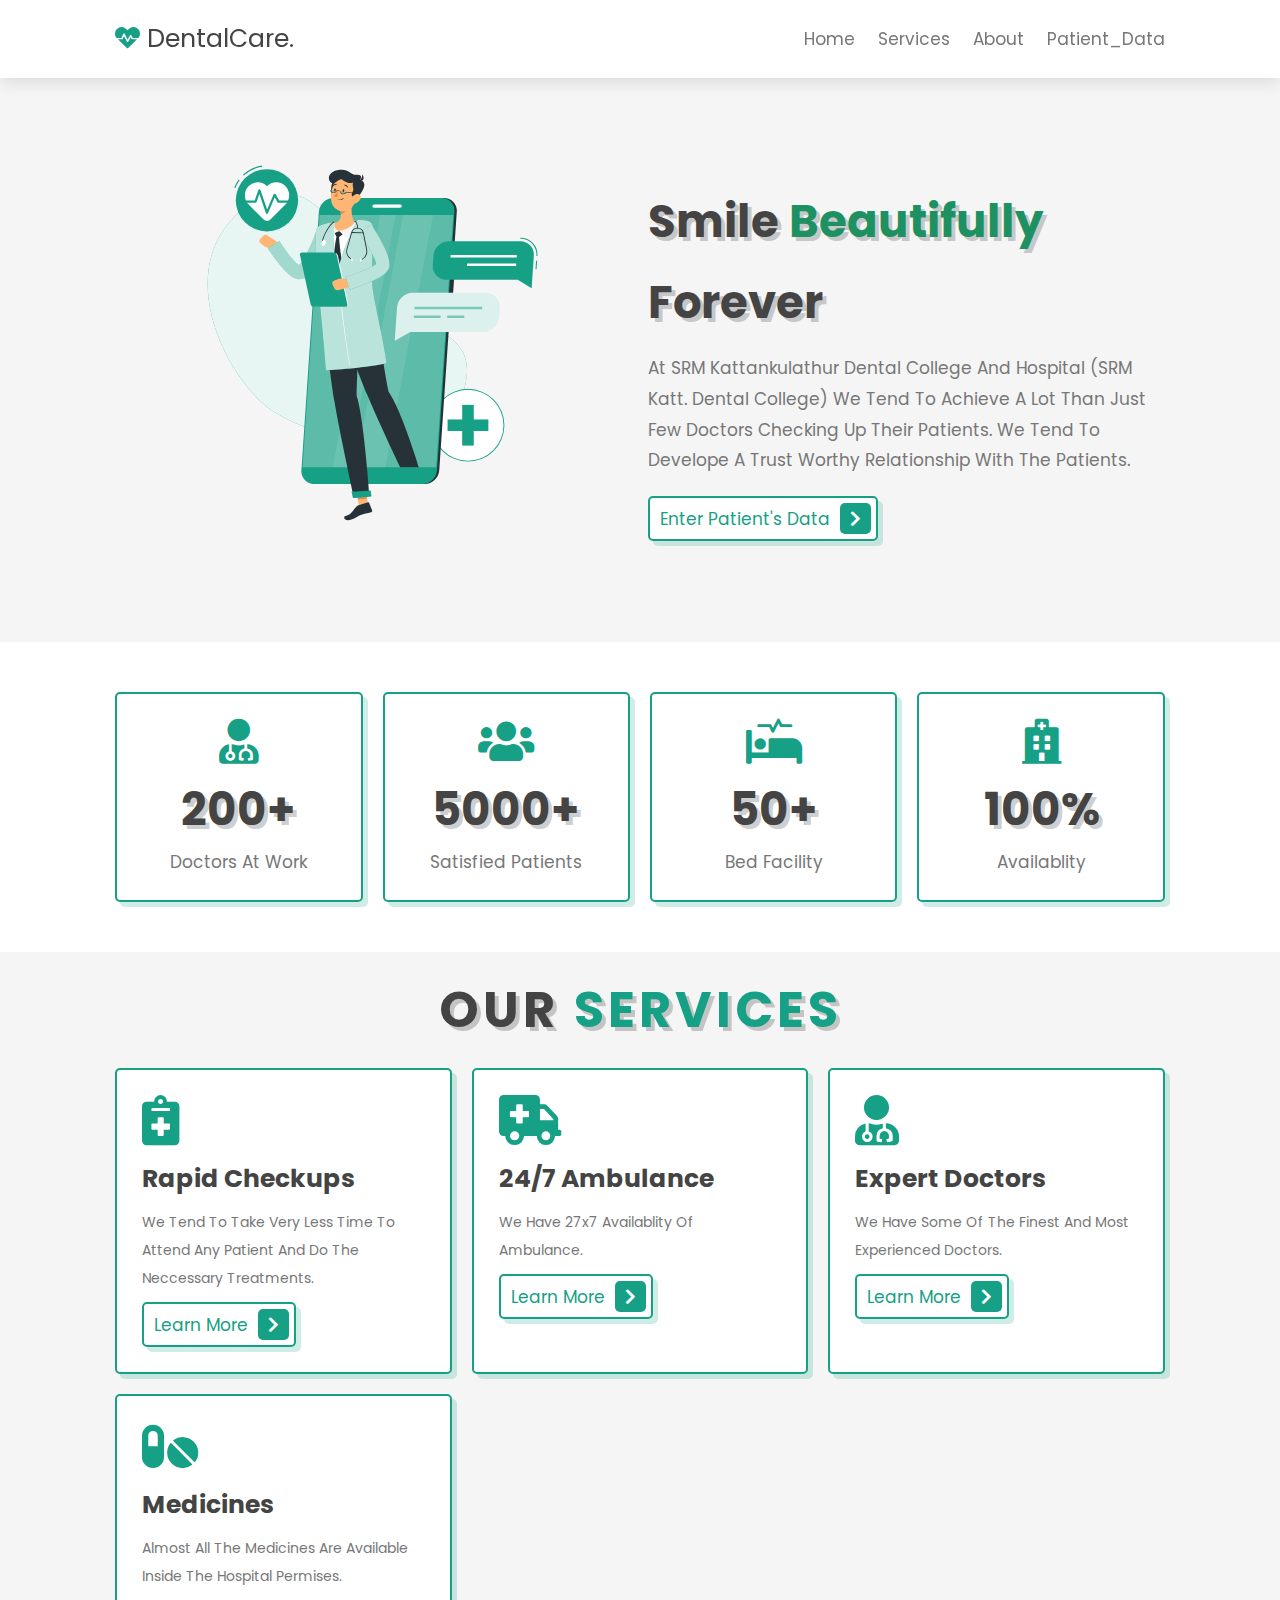
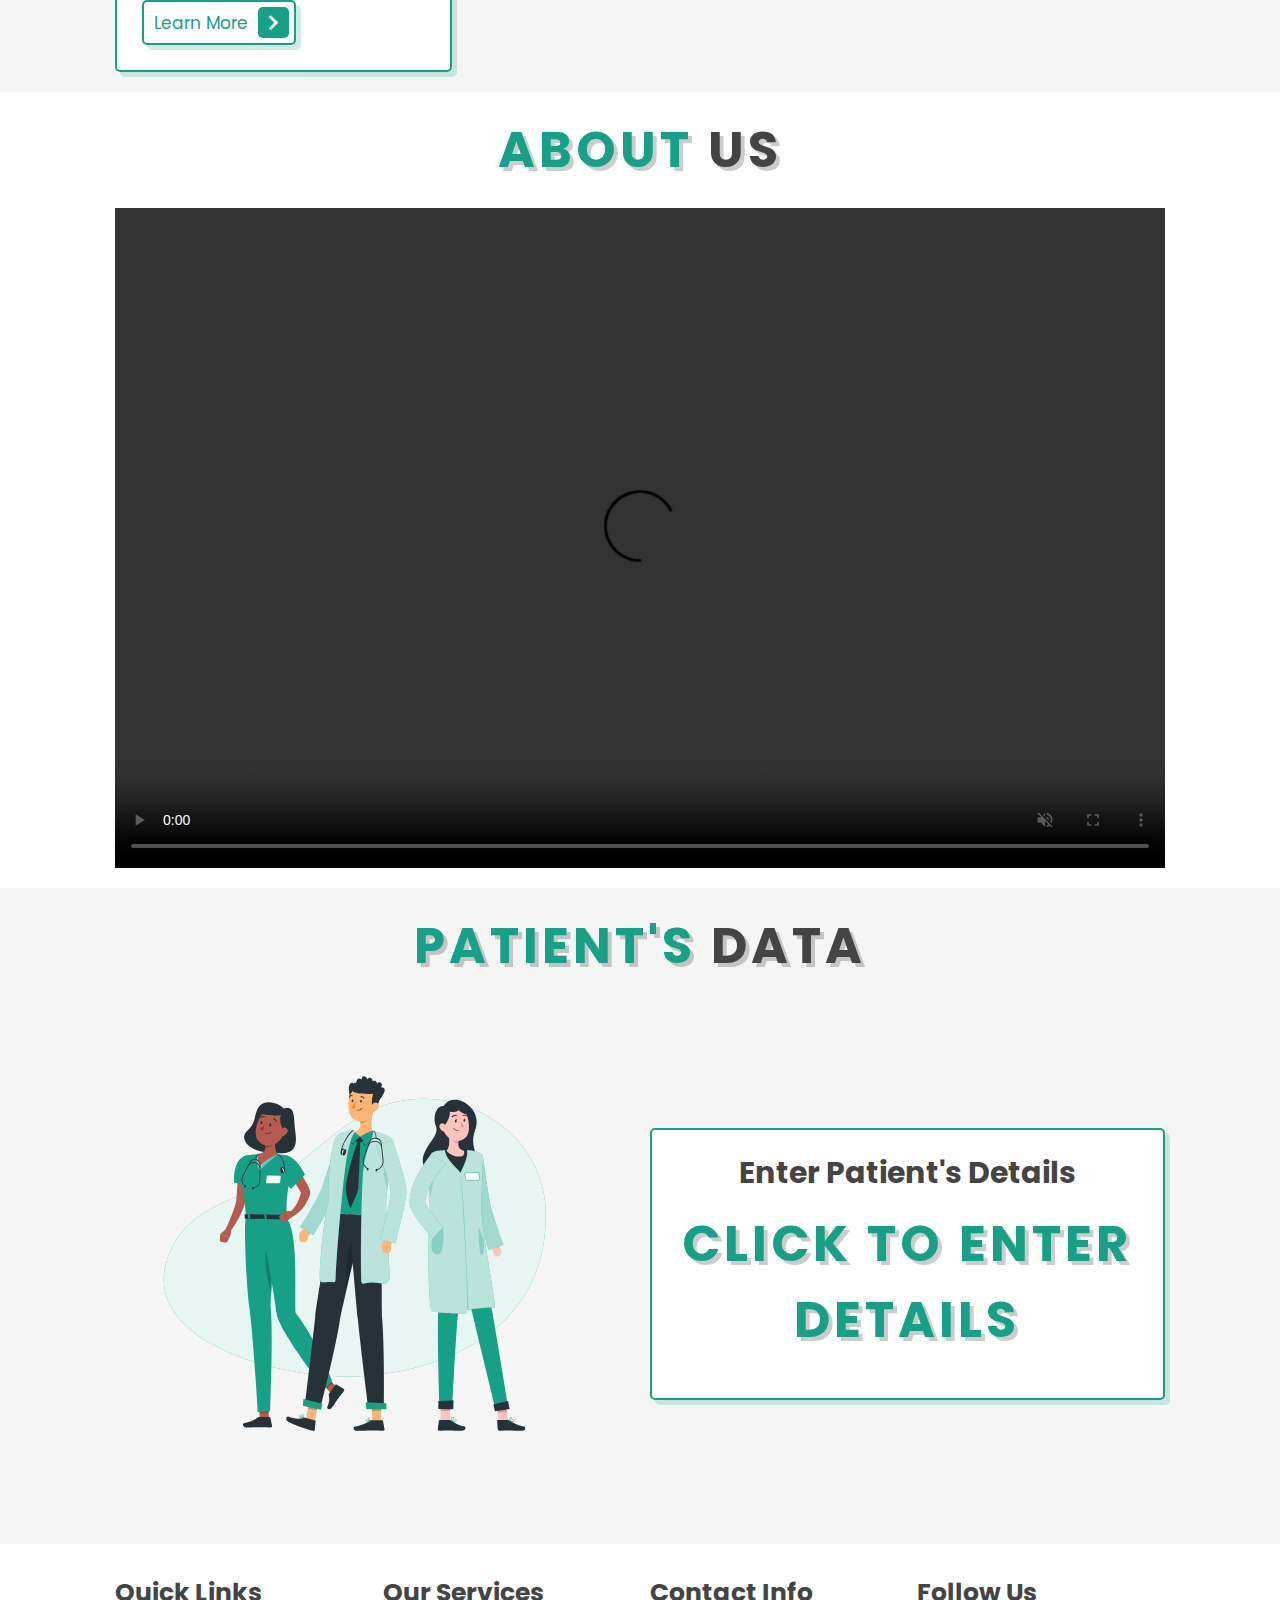
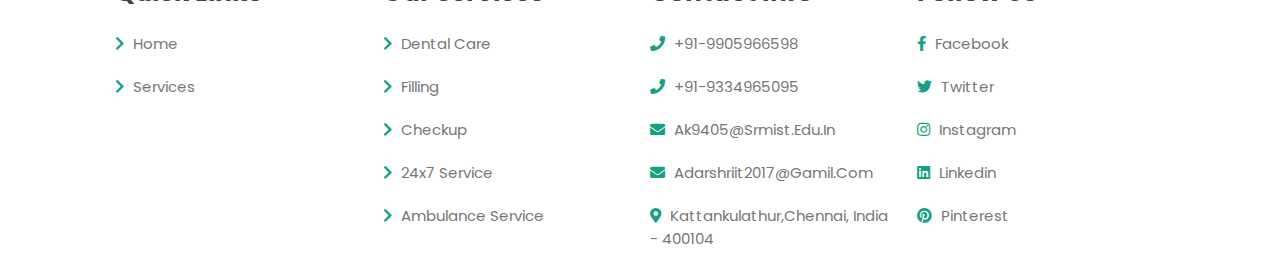
==== templates/index.html @ 61118a80 "Add files via upload" ====
<!DOCTYPE html>
<html lang="en">
<head>
    <meta charset="UTF-8">
    <meta http-equiv="X-UA-Compatible" content="IE=edge">
    <meta name="viewport" content="width=device-width, initial-scale=1.0">
    <title>Dental hospital website for patient data </title>

    <!-- font awesome cdn link  -->
    <link rel="stylesheet" href="https://cdnjs.cloudflare.com/ajax/libs/font-awesome/5.15.4/css/all.min.css">

    <!-- custom css file link  -->
    <!-- <link rel="stylesheet" type= "text/css" href="templates/style.css"> -->
    <link rel="stylesheet" type="text/css" href="./style.css">

</head>
<body>
    
<!-- header section starts  -->

<header class="header">

    <a href="#" class="logo"> <i class="fas fa-heartbeat"></i> DentalCare. </a>

    <nav class="navbar">
        <a href="#home">home</a>
        <a href="#services">services</a>
        <a href="#about">about</a>
        <a href="#book">Patient_Data</a>
        <!-- <a href="#review">SignIN</a>
        <a href="#blog">SignUP</a> -->
    </nav>

    <div id="menu-btn" class="fas fa-bars"></div>

</header>

<!-- header section ends -->

<!-- home section starts  -->

<section class="home" id="home">

    <div class="image">
        <img src="../image/book-img.svg" alt="">
    </div>

    <div class="content">
        <h3>Smile <span style="color: rgb(29, 145, 97);">Beautifully</span> forever</h3>
        <p> At SRM Kattankulathur Dental College and Hospital (SRM Katt. Dental College) we tend to achieve a lot than just few doctors checking up their patients. We tend to develope a trust worthy relationship with the patients.</p>
        <a href="form.html" class="btn"> Enter Patient's data <span class="fas fa-chevron-right"></span> </a>
    </div>

</section>

<!-- home section ends -->

<!-- icons section starts  -->

<section class="icons-container">

    <div class="icons">
        <i class="fas fa-user-md"></i>
        <h3>200+</h3>
        <p>doctors at work</p>
    </div>

    <div class="icons">
        <i class="fas fa-users"></i>
        <h3>5000+</h3>
        <p>satisfied patients</p>
    </div>

    <div class="icons">
        <i class="fas fa-procedures"></i>
        <h3>50+</h3>
        <p>bed facility</p>
    </div>

    <div class="icons">
        <i class="fas fa-hospital"></i>
        <h3>100%</h3>
        <p>availablity</p>
    </div>

</section>

<!-- icons section ends -->

<!-- services section starts  -->

<section class="services" id="services">

    <h1 class="heading"> our <span>services</span> </h1>

    <div class="box-container">

        <div class="box">
            <i class="fas fa-notes-medical"></i>
            <h3>Rapid checkups</h3>
            <p>We tend to take very less time to attend any patient and do the neccessary treatments.</p>
            <a href="#" class="btn"> learn more <span class="fas fa-chevron-right"></span> </a>
        </div>

        <div class="box">
            <i class="fas fa-ambulance"></i>
            <h3>24/7 ambulance</h3>
            <p>We have 27x7 availablity of ambulance.</p>
            <a href="#" class="btn"> learn more <span class="fas fa-chevron-right"></span> </a>
        </div>

        <div class="box">
            <i class="fas fa-user-md"></i>
            <h3>expert doctors</h3>
            <p>We have some of the finest and most experienced doctors.</p>
            <a href="#" class="btn"> learn more <span class="fas fa-chevron-right"></span> </a>
        </div>

        <div class="box">
            <i class="fas fa-pills"></i>
            <h3>medicines</h3>
            <p>Almost all the medicines are available inside the hospital permises.</p>
            <a href="#" class="btn"> learn more <span class="fas fa-chevron-right"></span> </a>
        </div>

    </div>

</section>

<!-- services section ends -->

<!-- about section starts  -->

<section class="about" id="about">

    <h1 class="heading"> <span>about</span> us </h1>

    <div class="row">

        <!-- <div class="image">
            <img src="image/about-img.svg" alt="">
        </div> -->

        <video  height = 660px class= " image" src= "/templates/video.mp4" width="320" height="240" autoplay controls muted>
            <source src="/templates/video.mp4">
            <source src="movie.WebM">
          Your browser does not support the video tag.
          </video>

    </div>

</section>

<!-- about section ends -->

<!-- booking section starts   -->

<section class="book" id="book">

    <h1 class="heading"> <span>Patient's </span> Data</h1>    

    <div class="row">

        <div class="image">
            <img src="/image/about-img.svg" alt="">
        </div>

        <form action="">
            <h3>Enter Patient's Details</h3>
            <h1 class="heading"><a href="form.html"><span>Click to Enter Details</span></a></h1>
        </form>

    </div>

</section>

<!-- booking section ends -->

<!-- footer section starts  -->

<section class="footer">

    <div class="box-container">

        <div class="box">
            <h3>quick links</h3>
            <a href="#"> <i class="fas fa-chevron-right"></i> home </a>
            <a href="#"> <i class="fas fa-chevron-right"></i> services </a>
            <!-- <a href="#"> <i class="fas fa-chevron-right"></i> about </a>
            <a href="#"> <i class="fas fa-chevron-right"></i> doctors </a>
            <a href="#"> <i class="fas fa-chevron-right"></i> book </a>
            <a href="#"> <i class="fas fa-chevron-right"></i> review </a>
            <a href="#"> <i class="fas fa-chevron-right"></i> blogs </a> -->
        </div>

        <div class="box">
            <h3>our services</h3>
            <a href="#"> <i class="fas fa-chevron-right"></i> dental care </a>
            <a href="#"> <i class="fas fa-chevron-right"></i> Filling </a>
            <a href="#"> <i class="fas fa-chevron-right"></i> checkup </a>
            <a href="#"> <i class="fas fa-chevron-right"></i> 24x7 service </a>
            <a href="#"> <i class="fas fa-chevron-right"></i> ambulance service </a>
        </div>

        <div class="box">
            <h3>contact info</h3>
            <a href="#"> <i class="fas fa-phone"></i> +91-9905966598 </a>
            <a href="#"> <i class="fas fa-phone"></i> +91-9334965095 </a>
            <a href="#"> <i class="fas fa-envelope"></i> Ak9405@srmist.edu.in </a>
            <a href="#"> <i class="fas fa-envelope"></i> Adarshriit2017@gamil.com</a>
            <a href="#"> <i class="fas fa-map-marker-alt"></i> Kattankulathur,Chennai, india - 400104 </a>
        </div>

        <div class="box">
            <h3>follow us</h3>
            <a href="#"> <i class="fab fa-facebook-f"></i> facebook </a>
            <a href="#"> <i class="fab fa-twitter"></i> twitter </a>
            <a href="#"> <i class="fab fa-instagram"></i> instagram </a>
            <a href="#"> <i class="fab fa-linkedin"></i> linkedin </a>
            <a href="#"> <i class="fab fa-pinterest"></i> pinterest </a>
        </div>

    </div>

</section>

<!-- footer section ends -->


<!-- custom js file link  -->
<script src="/templates/script.js"></script>

</body>
</html>
---- templates/style.css ----
@import url('https://fonts.googleapis.com/css2?family=Poppins:wght@100;200;300;400;500;600;700&display=swap');

:root{
    --green:#16a085;
    --black:#444;
    --light-color:#777;
    --box-shadow:.5rem .5rem 0 rgba(22, 160, 133, .2);
    --text-shadow:.4rem .4rem 0 rgba(0, 0, 0, .2);
    --border:.2rem solid var(--green);
}

*{
    font-family: 'Poppins', sans-serif;
    margin:0; padding: 0;
    box-sizing: border-box;
    outline: none; border: none;
    text-transform: capitalize;
    transition: all .2s ease-out;
    text-decoration: none;
}

html{
    font-size: 62.5%;
    overflow-x: hidden;
    scroll-padding-top: 7rem;
    scroll-behavior: smooth;
}

section{
    padding:2rem 9%;
}

section:nth-child(even){
    background: #f5f5f5;
}

.heading{
    text-align: center;
    padding-bottom: 2rem;
    text-shadow: var(--text-shadow);
    text-transform: uppercase;
    color:var(--black);
    font-size: 5rem;
    letter-spacing: .4rem;
}

.heading span{
    text-transform: uppercase;
    color:var(--green);
}

.btn{
    display: inline-block;
    margin-top: 1rem;
    padding: .5rem;
    padding-left: 1rem;
    border:var(--border);
    border-radius: .5rem;
    box-shadow: var(--box-shadow);
    color:var(--green);
    cursor: pointer;
    font-size: 1.7rem;
    background: #fff;
}

.btn span{
    padding:.7rem 1rem;
    border-radius: .5rem;
    background: var(--green);
    color:#fff;
    margin-left: .5rem;
}

.btn:hover{
    background: var(--green);
    color:#fff;
}

.btn:hover span{
    color: var(--green);
    background:#fff;
    margin-left: 1rem;
}

.header{
    padding:2rem 9%;
    position: fixed;
    top:0; left: 0; right: 0;
    z-index: 1000;
    box-shadow: 0 .5rem 1.5rem rgba(0, 0, 0, .1);
    display: flex;
    align-items: center;
    justify-content: space-between;
    background: #fff;
}

.header .logo{
    font-size: 2.5rem;
    color: var(--black);
}

.header .logo i{
    color: var(--green);
}

.header .navbar a{
    font-size: 1.7rem;
    color: var(--light-color);
    margin-left: 2rem;
}

.header .navbar a:hover{
    color: var(--green);
}

#menu-btn{
    font-size: 2.5rem;
    border-radius: .5rem;
    background: #eee;
    color:var(--green);
    padding: 1rem 1.5rem;
    cursor: pointer;
    display: none;
}

.home{
    display: flex;
    align-items: center;
    flex-wrap: wrap;
    gap:1.5rem;
    padding-top: 10rem;
}

.home .image{
    flex:1 1 45rem;
}

.home .image img{
    width: 100%;
}

.home .content{
    flex:1 1 45rem;
}

.home .content h3{
    font-size: 4.5rem;
    color:var(--black);
    line-height: 1.8;
    text-shadow: var(--text-shadow);
}

.home .content p{
    font-size: 1.7rem;
    color:var(--light-color);
    line-height: 1.8;
    padding: 1rem 0;
}

.icons-container{
    display: grid;
    gap:2rem;
    grid-template-columns: repeat(auto-fit, minmax(20rem, 1fr));
    padding-top: 5rem;
    padding-bottom: 5rem;
}

.icons-container .icons{
    border:var(--border);
    box-shadow: var(--box-shadow);
    border-radius: .5rem;
    text-align: center;
    padding: 2.5rem;
}

.icons-container .icons i{
    font-size: 4.5rem;
    color:var(--green);
    padding-bottom: .7rem;
}

.icons-container .icons h3{
    font-size: 4.5rem;
    color:var(--black);
    padding: .5rem 0;
    text-shadow: var(--text-shadow);
}

.icons-container .icons p{
    font-size: 1.7rem;
    color:var(--light-color);
}

.services .box-container{
    display: grid;
    grid-template-columns: repeat(auto-fit, minmax(27rem, 1fr));
    gap:2rem;
}

.services .box-container .box{
    background:#fff;
    border-radius: .5rem;
    box-shadow: var(--box-shadow);
    border:var(--border);
    padding: 2.5rem;
}

.services .box-container .box i{
    color: var(--green);
    font-size: 5rem;
    padding-bottom: .5rem;
}

.services .box-container .box h3{
    color: var(--black);
    font-size: 2.5rem;
    padding:1rem 0;
}

.services .box-container .box p{
    color: var(--light-color);
    font-size: 1.4rem;
    line-height: 2;
}

.about .row{
    display: flex;
    align-items: center;
    flex-wrap: wrap;
    gap:2rem;
}

.about .row .image{
    flex:1 1 45rem;
}

.about .row .image img{
    width: 100%;
}

.about .row .content{
    flex:1 1 45rem;
}

.about .row .content h3{
    color: var(--black);
    text-shadow: var(--text-shadow);
    font-size: 4rem;
    line-height: 1.8;
}

.about .row .content p{
    color: var(--light-color);
    padding:1rem 0;
    font-size: 1.5rem;
    line-height: 1.8;
}

.doctors .box-container{
    display: grid;
    grid-template-columns: repeat(auto-fit, minmax(30rem, 1fr));
    gap:2rem;
}

.doctors .box-container .box{
    text-align: center;
    background:#fff;
    border-radius: .5rem;
    border:var(--border);
    box-shadow: var(--box-shadow);
    padding:2rem;
}

.doctors .box-container .box img{
    height: 20rem;
    border:var(--border);
    border-radius: .5rem;
    margin-top: 1rem;
    margin-bottom: 1rem;
}

.doctors .box-container .box h3{
    color:var(--black);
    font-size: 2.5rem;
}

.doctors .box-container .box span{
    color:var(--green);
    font-size: 1.5rem;
}

.doctors .box-container .box .share{
    padding-top: 2rem;
}

.doctors .box-container .box .share a{
    height: 5rem;
    width: 5rem;
    line-height: 4.5rem;
    font-size: 2rem;
    color:var(--green);
    border-radius: .5rem;
    border:var(--border);
    margin:.3rem;
}

.doctors .box-container .box .share a:hover{
    background:var(--green);
    color:#fff;
    box-shadow: var(--box-shadow);
}

.book .row{
    display: flex;
    align-items: center;
    flex-wrap: wrap;
    gap:2rem;
}
 
.book .row .image{
    flex:1 1 45rem;
}

.book .row .image img{
    width: 100%;
}

.book .row form{
    flex:1 1 45rem;
    background: #fff;
    border:var(--border);
    box-shadow: var(--box-shadow);
    text-align: center;
    padding: 2rem;
    border-radius: .5rem;
}

.book .row form h3{
    color:var(--black);
    padding-bottom: 1rem;
    font-size: 3rem;
}

.book .row form .box{
    width: 100%;
    margin:.7rem 0;
    border-radius: .5rem;
    border:var(--border);
    font-size: 1.6rem;
    color: var(--black);
    text-transform: none;
    padding: 1rem;
}

.book .row form .btn{
    padding:1rem 4rem;
}

.review .box-container{
    display: grid;
    grid-template-columns: repeat(auto-fit, minmax(27rem, 1fr));
    gap:2rem;
}

.review .box-container .box{
    border:var(--border);
    box-shadow: var(--box-shadow);
    border-radius: .5rem;
    padding:2.5rem;
    background: #fff;
    text-align: center;
    position: relative;
    overflow: hidden;
    z-index: 0;
}

.review .box-container .box img{
    height: 10rem;
    width: 10rem;
    border-radius: 50%;
    object-fit: cover;
    border:.5rem solid #fff;
}

.review .box-container .box h3{
    color:#fff;
    font-size: 2.2rem;
    padding:.5rem 0;
}

.review .box-container .box .stars i{
    color:#fff;
    font-size: 1.5rem;
}

.review .box-container .box .text{
    color:var(--light-color);
    line-height: 1.8;
    font-size: 1.6rem;
    padding-top: 4rem;
}

.review .box-container .box::before{
    content: '';
    position: absolute;
    top:-4rem; left: 50%;
    transform:translateX(-50%);
    background:var(--green);
    border-bottom-left-radius: 50%;
    border-bottom-right-radius: 50%;
    height: 25rem;
    width: 120%;
    z-index: -1;
}

.blogs .box-container{
    display: grid;
    grid-template-columns: repeat(auto-fit, minmax(30rem, 1fr));
    gap:2rem;
}

.blogs .box-container .box{
    border:var(--border);
    box-shadow: var(--box-shadow);
    border-radius: .5rem;
    padding: 2rem;
}

.blogs .box-container .box .image{
    height: 20rem;
    overflow:hidden;
    border-radius: .5rem;
}

.blogs .box-container .box .image img{
    height: 100%;
    width: 100%;
    object-fit: cover;
}

.blogs .box-container .box:hover .image img{
    transform:scale(1.2);
}

.blogs .box-container .box .content{
    padding-top: 1rem;
}

.blogs .box-container .box .content .icon{
    padding: 1rem 0;
    display: flex;
    align-items: center;
    justify-content: space-between;
}

.blogs .box-container .box .content .icon a{
    font-size: 1.4rem;
    color: var(--light-color);
}

.blogs .box-container .box .content .icon a:hover{
    color:var(--green);
}

.blogs .box-container .box .content .icon a i{
    padding-right: .5rem;
    color: var(--green);
}

.blogs .box-container .box .content h3{
    color:var(--black);
    font-size: 3rem;
}

.blogs .box-container .box .content p{
    color:var(--light-color);
    font-size: 1.5rem;
    line-height: 1.8;
    padding:1rem 0;
}

.footer .box-container{
    display: grid;
    grid-template-columns: repeat(auto-fit, minmax(22rem, 1fr));
    gap:2rem;
}

.footer .box-container .box h3{
    font-size: 2.5rem;
    color:var(--black);
    padding: 1rem 0;
}

.footer .box-container .box a{
    display: block;
    font-size: 1.5rem;
    color:var(--light-color);
    padding: 1rem 0;
}

.footer .box-container .box a i{
    padding-right: .5rem;
    color:var(--green);
}

.footer .box-container .box a:hover i{
    padding-right:2rem;
}

.footer .credit{
    padding: 1rem;
    padding-top: 2rem;
    margin-top: 2rem;
    text-align: center;
    font-size: 2rem;
    color:var(--light-color);
    border-top: .1rem solid rgba(0, 0, 0, .1);
}

.footer .credit span{
    color:var(--green);
}











/* media queries  */
@media (max-width:991px){

    html{
        font-size: 55%;
    }

    .header{
        padding: 2rem;
    }

    section{
        padding:2rem;
    }

}

@media (max-width:768px){

    #menu-btn{
        display: initial;
    }

    .header .navbar{
        position: absolute;
        top:115%; right: 2rem;
        border-radius: .5rem;
        box-shadow: var(--box-shadow);
        width: 30rem;
        border: var(--border);
        background: #fff;
        transform: scale(0);
        opacity: 0;
        transform-origin: top right;
        transition: none;
    }

    .header .navbar.active{
        transform: scale(1);
        opacity: 1;
        transition: .2s ease-out;
    }

    .header .navbar a{
        font-size: 2rem;
        display: block;
        margin:2.5rem;
    }

}

@media (max-width:450px){

    html{
        font-size: 50%;
    }

}
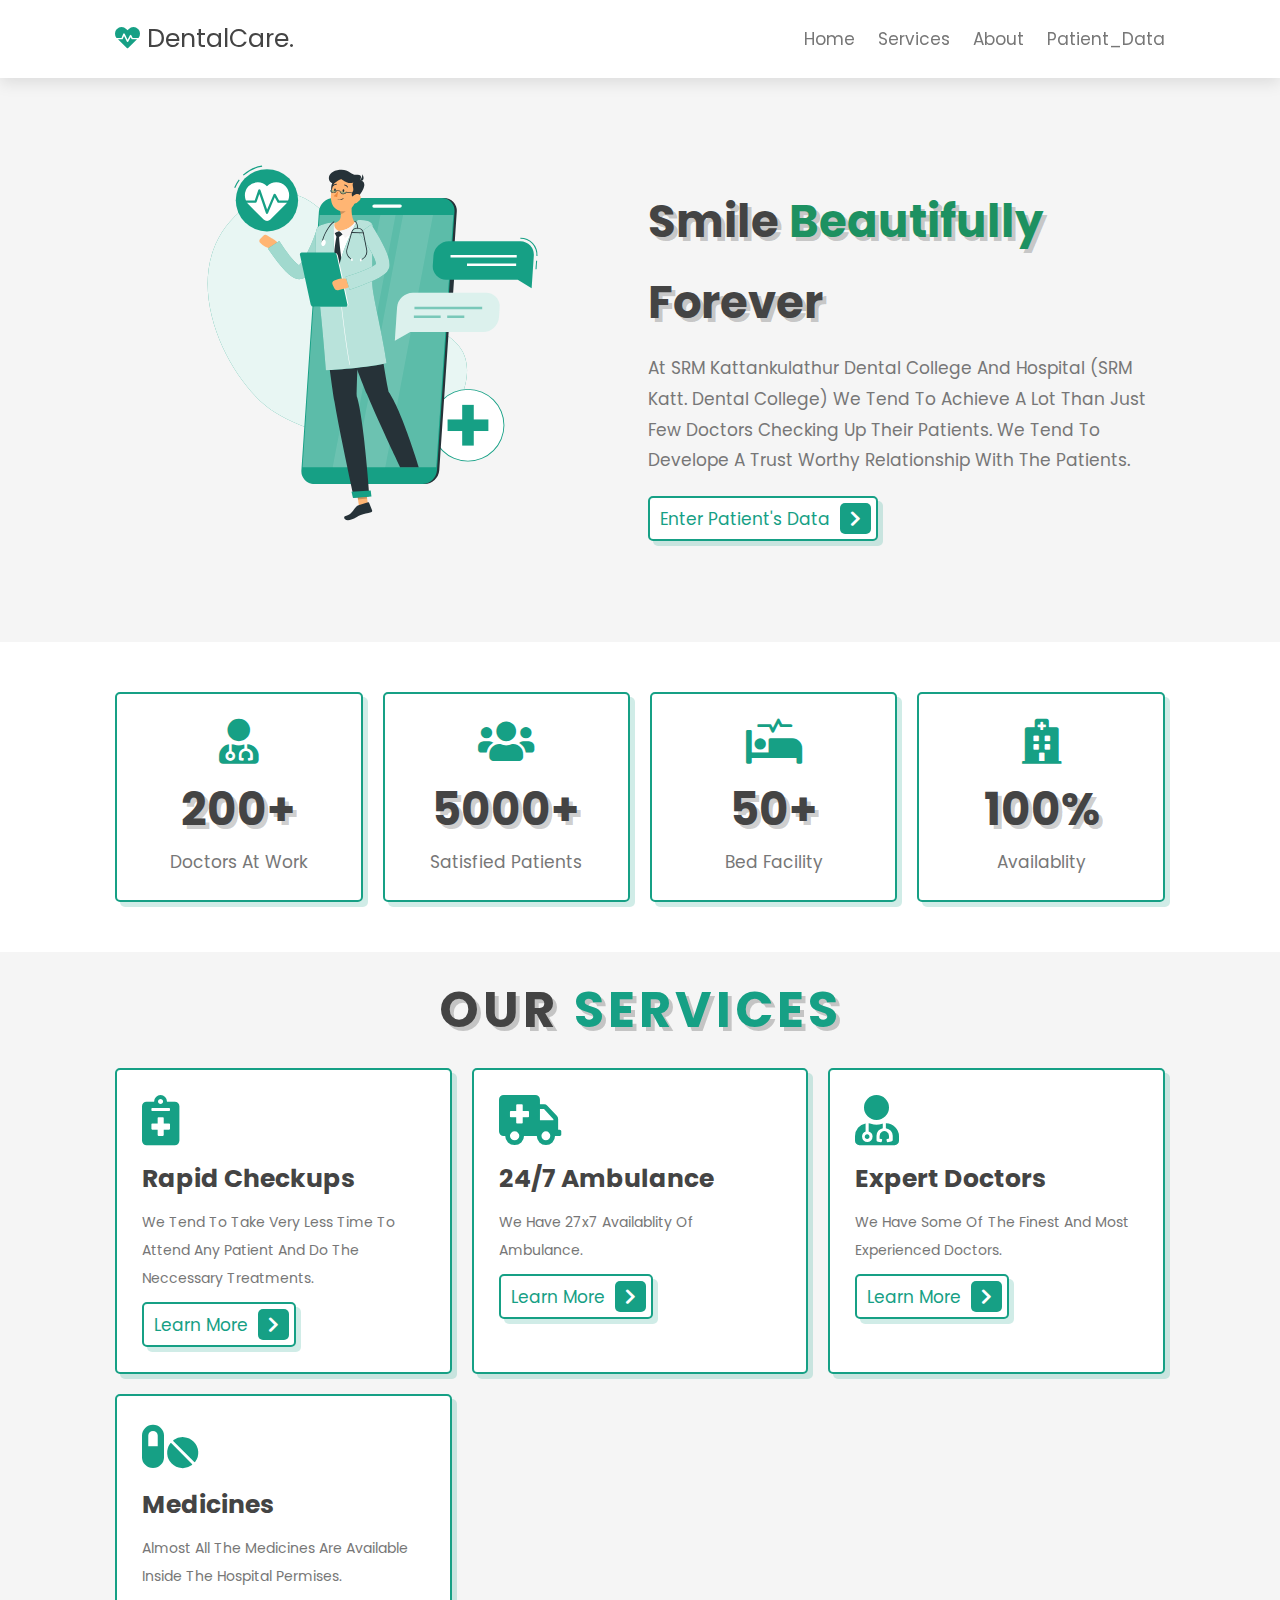
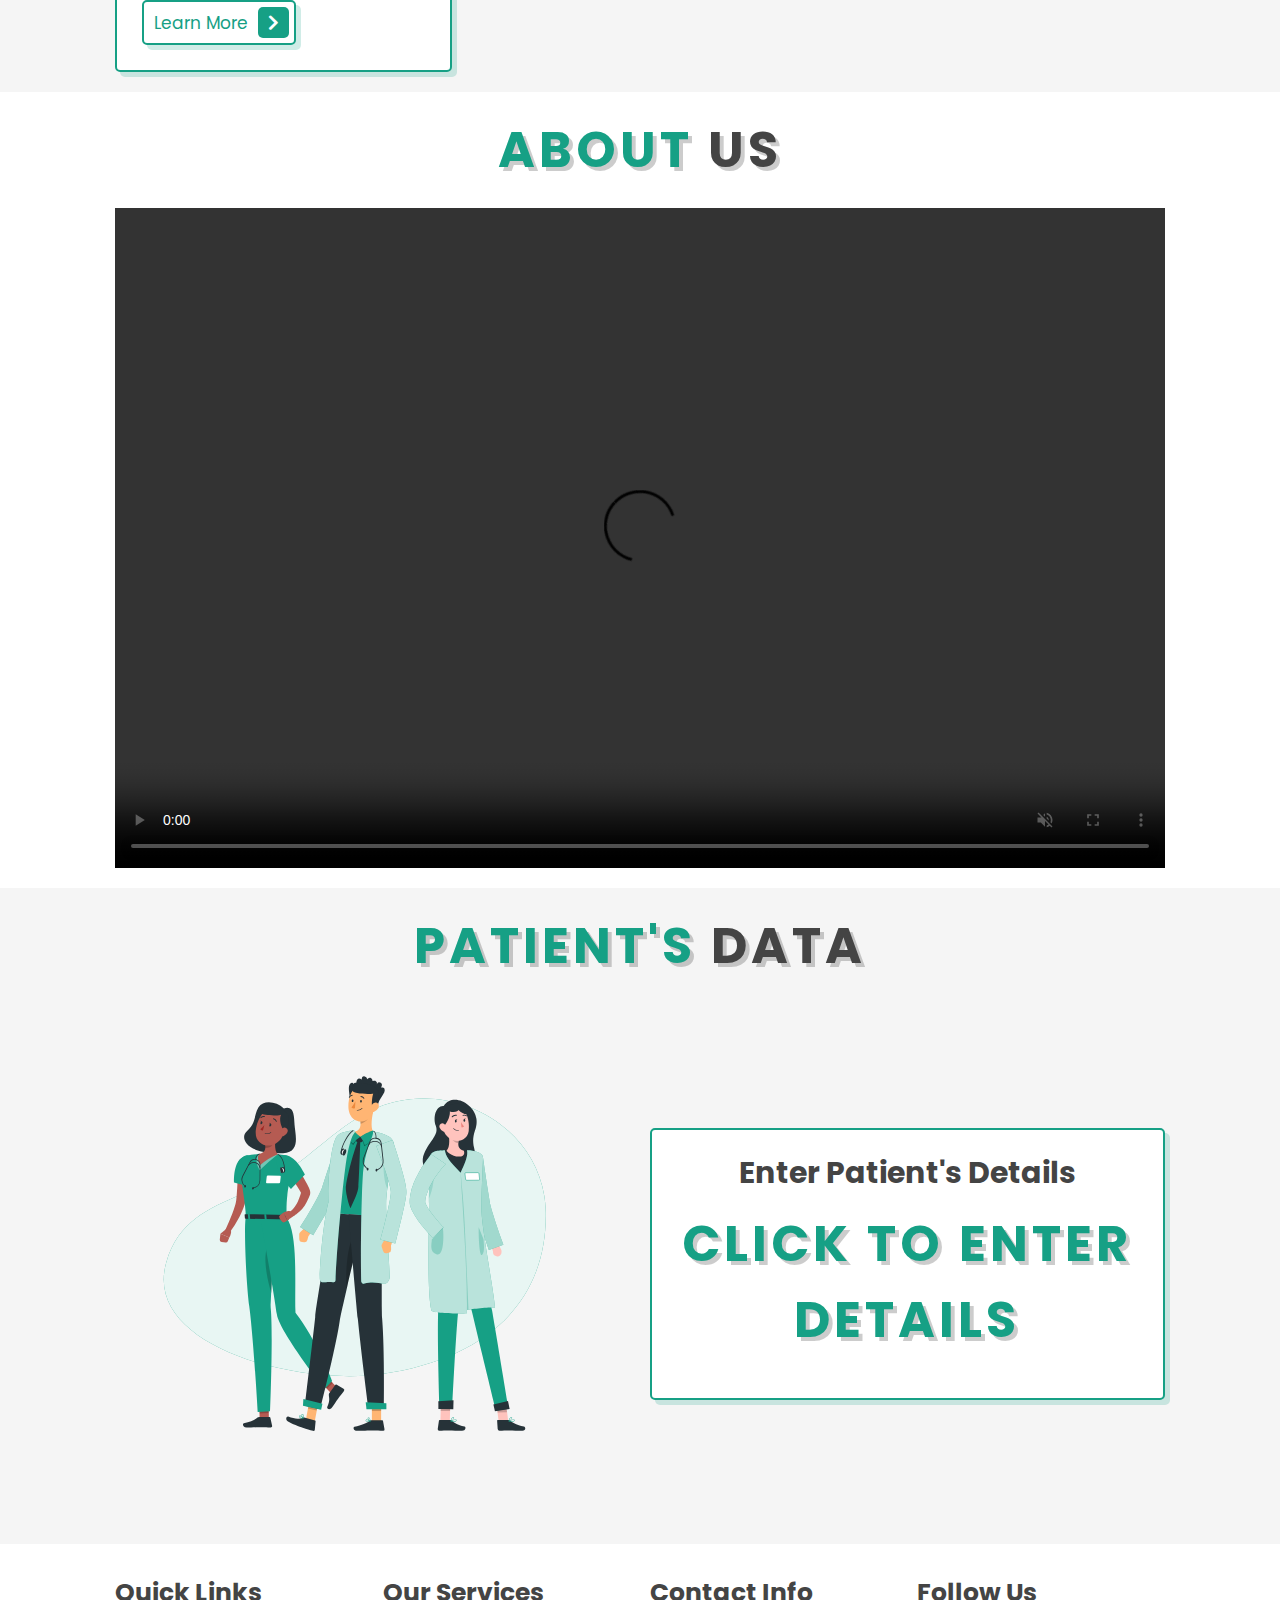
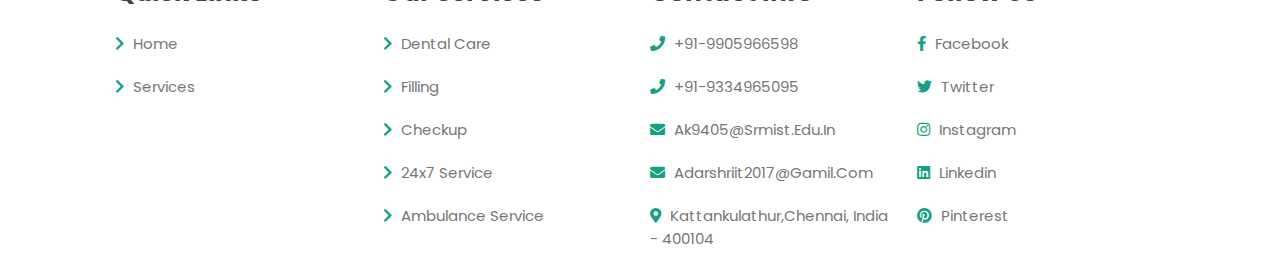
==== commit 88a29dd6: "new" ====
--- a/templates/index.html
+++ b/templates/index.html
@@ -11,7 +11,7 @@
 
     <!-- custom css file link  -->
     <!-- <link rel="stylesheet" type= "text/css" href="templates/style.css"> -->
-    <link rel="stylesheet" type="text/css" href="./style.css">
+    <link rel="stylesheet" type="text/css" href="/static/style.css">
 
 </head>
 <body>
@@ -42,7 +42,7 @@
 <section class="home" id="home">
 
     <div class="image">
-        <img src="../image/book-img.svg" alt="">
+        <img src="/static/image/book-img.svg" alt="">
     </div>
 
     <div class="content">
@@ -141,8 +141,8 @@
             <img src="image/about-img.svg" alt="">
         </div> -->
 
-        <video  height = 660px class= " image" src= "/templates/video.mp4" width="320" height="240" autoplay controls muted>
-            <source src="/templates/video.mp4">
+        <video  height = 660px class= " image" src= "/static/video.mp4" width="320" height="240" autoplay controls muted>
+            <source src="/static/video.mp4">
             <source src="movie.WebM">
           Your browser does not support the video tag.
           </video>
@@ -162,12 +162,12 @@
     <div class="row">
 
         <div class="image">
-            <img src="/image/about-img.svg" alt="">
+            <img src="/static/image/about-img.svg" alt="">
         </div>
 
         <form action="">
             <h3>Enter Patient's Details</h3>
-            <h1 class="heading"><a href="form.html"><span>Click to Enter Details</span></a></h1>
+            <h1 class="heading"><a href="/templates/form.html"><span>Click to Enter Details</span></a></h1>
         </form>
 
     </div>
@@ -228,7 +228,7 @@
 
 
 <!-- custom js file link  -->
-<script src="/templates/script.js"></script>
+<script src="/static/script.js"></script>
 
 </body>
 </html>--- a/static/style.css
+++ b/static/style.css
@@ -0,0 +1,591 @@
+@import url('https://fonts.googleapis.com/css2?family=Poppins:wght@100;200;300;400;500;600;700&display=swap');
+
+:root{
+    --green:#16a085;
+    --black:#444;
+    --light-color:#777;
+    --box-shadow:.5rem .5rem 0 rgba(22, 160, 133, .2);
+    --text-shadow:.4rem .4rem 0 rgba(0, 0, 0, .2);
+    --border:.2rem solid var(--green);
+}
+
+*{
+    font-family: 'Poppins', sans-serif;
+    margin:0; padding: 0;
+    box-sizing: border-box;
+    outline: none; border: none;
+    text-transform: capitalize;
+    transition: all .2s ease-out;
+    text-decoration: none;
+}
+
+html{
+    font-size: 62.5%;
+    overflow-x: hidden;
+    scroll-padding-top: 7rem;
+    scroll-behavior: smooth;
+}
+
+section{
+    padding:2rem 9%;
+}
+
+section:nth-child(even){
+    background: #f5f5f5;
+}
+
+.heading{
+    text-align: center;
+    padding-bottom: 2rem;
+    text-shadow: var(--text-shadow);
+    text-transform: uppercase;
+    color:var(--black);
+    font-size: 5rem;
+    letter-spacing: .4rem;
+}
+
+.heading span{
+    text-transform: uppercase;
+    color:var(--green);
+}
+
+.btn{
+    display: inline-block;
+    margin-top: 1rem;
+    padding: .5rem;
+    padding-left: 1rem;
+    border:var(--border);
+    border-radius: .5rem;
+    box-shadow: var(--box-shadow);
+    color:var(--green);
+    cursor: pointer;
+    font-size: 1.7rem;
+    background: #fff;
+}
+
+.btn span{
+    padding:.7rem 1rem;
+    border-radius: .5rem;
+    background: var(--green);
+    color:#fff;
+    margin-left: .5rem;
+}
+
+.btn:hover{
+    background: var(--green);
+    color:#fff;
+}
+
+.btn:hover span{
+    color: var(--green);
+    background:#fff;
+    margin-left: 1rem;
+}
+
+.header{
+    padding:2rem 9%;
+    position: fixed;
+    top:0; left: 0; right: 0;
+    z-index: 1000;
+    box-shadow: 0 .5rem 1.5rem rgba(0, 0, 0, .1);
+    display: flex;
+    align-items: center;
+    justify-content: space-between;
+    background: #fff;
+}
+
+.header .logo{
+    font-size: 2.5rem;
+    color: var(--black);
+}
+
+.header .logo i{
+    color: var(--green);
+}
+
+.header .navbar a{
+    font-size: 1.7rem;
+    color: var(--light-color);
+    margin-left: 2rem;
+}
+
+.header .navbar a:hover{
+    color: var(--green);
+}
+
+#menu-btn{
+    font-size: 2.5rem;
+    border-radius: .5rem;
+    background: #eee;
+    color:var(--green);
+    padding: 1rem 1.5rem;
+    cursor: pointer;
+    display: none;
+}
+
+.home{
+    display: flex;
+    align-items: center;
+    flex-wrap: wrap;
+    gap:1.5rem;
+    padding-top: 10rem;
+}
+
+.home .image{
+    flex:1 1 45rem;
+}
+
+.home .image img{
+    width: 100%;
+}
+
+.home .content{
+    flex:1 1 45rem;
+}
+
+.home .content h3{
+    font-size: 4.5rem;
+    color:var(--black);
+    line-height: 1.8;
+    text-shadow: var(--text-shadow);
+}
+
+.home .content p{
+    font-size: 1.7rem;
+    color:var(--light-color);
+    line-height: 1.8;
+    padding: 1rem 0;
+}
+
+.icons-container{
+    display: grid;
+    gap:2rem;
+    grid-template-columns: repeat(auto-fit, minmax(20rem, 1fr));
+    padding-top: 5rem;
+    padding-bottom: 5rem;
+}
+
+.icons-container .icons{
+    border:var(--border);
+    box-shadow: var(--box-shadow);
+    border-radius: .5rem;
+    text-align: center;
+    padding: 2.5rem;
+}
+
+.icons-container .icons i{
+    font-size: 4.5rem;
+    color:var(--green);
+    padding-bottom: .7rem;
+}
+
+.icons-container .icons h3{
+    font-size: 4.5rem;
+    color:var(--black);
+    padding: .5rem 0;
+    text-shadow: var(--text-shadow);
+}
+
+.icons-container .icons p{
+    font-size: 1.7rem;
+    color:var(--light-color);
+}
+
+.services .box-container{
+    display: grid;
+    grid-template-columns: repeat(auto-fit, minmax(27rem, 1fr));
+    gap:2rem;
+}
+
+.services .box-container .box{
+    background:#fff;
+    border-radius: .5rem;
+    box-shadow: var(--box-shadow);
+    border:var(--border);
+    padding: 2.5rem;
+}
+
+.services .box-container .box i{
+    color: var(--green);
+    font-size: 5rem;
+    padding-bottom: .5rem;
+}
+
+.services .box-container .box h3{
+    color: var(--black);
+    font-size: 2.5rem;
+    padding:1rem 0;
+}
+
+.services .box-container .box p{
+    color: var(--light-color);
+    font-size: 1.4rem;
+    line-height: 2;
+}
+
+.about .row{
+    display: flex;
+    align-items: center;
+    flex-wrap: wrap;
+    gap:2rem;
+}
+
+.about .row .image{
+    flex:1 1 45rem;
+}
+
+.about .row .image img{
+    width: 100%;
+}
+
+.about .row .content{
+    flex:1 1 45rem;
+}
+
+.about .row .content h3{
+    color: var(--black);
+    text-shadow: var(--text-shadow);
+    font-size: 4rem;
+    line-height: 1.8;
+}
+
+.about .row .content p{
+    color: var(--light-color);
+    padding:1rem 0;
+    font-size: 1.5rem;
+    line-height: 1.8;
+}
+
+.doctors .box-container{
+    display: grid;
+    grid-template-columns: repeat(auto-fit, minmax(30rem, 1fr));
+    gap:2rem;
+}
+
+.doctors .box-container .box{
+    text-align: center;
+    background:#fff;
+    border-radius: .5rem;
+    border:var(--border);
+    box-shadow: var(--box-shadow);
+    padding:2rem;
+}
+
+.doctors .box-container .box img{
+    height: 20rem;
+    border:var(--border);
+    border-radius: .5rem;
+    margin-top: 1rem;
+    margin-bottom: 1rem;
+}
+
+.doctors .box-container .box h3{
+    color:var(--black);
+    font-size: 2.5rem;
+}
+
+.doctors .box-container .box span{
+    color:var(--green);
+    font-size: 1.5rem;
+}
+
+.doctors .box-container .box .share{
+    padding-top: 2rem;
+}
+
+.doctors .box-container .box .share a{
+    height: 5rem;
+    width: 5rem;
+    line-height: 4.5rem;
+    font-size: 2rem;
+    color:var(--green);
+    border-radius: .5rem;
+    border:var(--border);
+    margin:.3rem;
+}
+
+.doctors .box-container .box .share a:hover{
+    background:var(--green);
+    color:#fff;
+    box-shadow: var(--box-shadow);
+}
+
+.book .row{
+    display: flex;
+    align-items: center;
+    flex-wrap: wrap;
+    gap:2rem;
+}
+ 
+.book .row .image{
+    flex:1 1 45rem;
+}
+
+.book .row .image img{
+    width: 100%;
+}
+
+.book .row form{
+    flex:1 1 45rem;
+    background: #fff;
+    border:var(--border);
+    box-shadow: var(--box-shadow);
+    text-align: center;
+    padding: 2rem;
+    border-radius: .5rem;
+}
+
+.book .row form h3{
+    color:var(--black);
+    padding-bottom: 1rem;
+    font-size: 3rem;
+}
+
+.book .row form .box{
+    width: 100%;
+    margin:.7rem 0;
+    border-radius: .5rem;
+    border:var(--border);
+    font-size: 1.6rem;
+    color: var(--black);
+    text-transform: none;
+    padding: 1rem;
+}
+
+.book .row form .btn{
+    padding:1rem 4rem;
+}
+
+.review .box-container{
+    display: grid;
+    grid-template-columns: repeat(auto-fit, minmax(27rem, 1fr));
+    gap:2rem;
+}
+
+.review .box-container .box{
+    border:var(--border);
+    box-shadow: var(--box-shadow);
+    border-radius: .5rem;
+    padding:2.5rem;
+    background: #fff;
+    text-align: center;
+    position: relative;
+    overflow: hidden;
+    z-index: 0;
+}
+
+.review .box-container .box img{
+    height: 10rem;
+    width: 10rem;
+    border-radius: 50%;
+    object-fit: cover;
+    border:.5rem solid #fff;
+}
+
+.review .box-container .box h3{
+    color:#fff;
+    font-size: 2.2rem;
+    padding:.5rem 0;
+}
+
+.review .box-container .box .stars i{
+    color:#fff;
+    font-size: 1.5rem;
+}
+
+.review .box-container .box .text{
+    color:var(--light-color);
+    line-height: 1.8;
+    font-size: 1.6rem;
+    padding-top: 4rem;
+}
+
+.review .box-container .box::before{
+    content: '';
+    position: absolute;
+    top:-4rem; left: 50%;
+    transform:translateX(-50%);
+    background:var(--green);
+    border-bottom-left-radius: 50%;
+    border-bottom-right-radius: 50%;
+    height: 25rem;
+    width: 120%;
+    z-index: -1;
+}
+
+.blogs .box-container{
+    display: grid;
+    grid-template-columns: repeat(auto-fit, minmax(30rem, 1fr));
+    gap:2rem;
+}
+
+.blogs .box-container .box{
+    border:var(--border);
+    box-shadow: var(--box-shadow);
+    border-radius: .5rem;
+    padding: 2rem;
+}
+
+.blogs .box-container .box .image{
+    height: 20rem;
+    overflow:hidden;
+    border-radius: .5rem;
+}
+
+.blogs .box-container .box .image img{
+    height: 100%;
+    width: 100%;
+    object-fit: cover;
+}
+
+.blogs .box-container .box:hover .image img{
+    transform:scale(1.2);
+}
+
+.blogs .box-container .box .content{
+    padding-top: 1rem;
+}
+
+.blogs .box-container .box .content .icon{
+    padding: 1rem 0;
+    display: flex;
+    align-items: center;
+    justify-content: space-between;
+}
+
+.blogs .box-container .box .content .icon a{
+    font-size: 1.4rem;
+    color: var(--light-color);
+}
+
+.blogs .box-container .box .content .icon a:hover{
+    color:var(--green);
+}
+
+.blogs .box-container .box .content .icon a i{
+    padding-right: .5rem;
+    color: var(--green);
+}
+
+.blogs .box-container .box .content h3{
+    color:var(--black);
+    font-size: 3rem;
+}
+
+.blogs .box-container .box .content p{
+    color:var(--light-color);
+    font-size: 1.5rem;
+    line-height: 1.8;
+    padding:1rem 0;
+}
+
+.footer .box-container{
+    display: grid;
+    grid-template-columns: repeat(auto-fit, minmax(22rem, 1fr));
+    gap:2rem;
+}
+
+.footer .box-container .box h3{
+    font-size: 2.5rem;
+    color:var(--black);
+    padding: 1rem 0;
+}
+
+.footer .box-container .box a{
+    display: block;
+    font-size: 1.5rem;
+    color:var(--light-color);
+    padding: 1rem 0;
+}
+
+.footer .box-container .box a i{
+    padding-right: .5rem;
+    color:var(--green);
+}
+
+.footer .box-container .box a:hover i{
+    padding-right:2rem;
+}
+
+.footer .credit{
+    padding: 1rem;
+    padding-top: 2rem;
+    margin-top: 2rem;
+    text-align: center;
+    font-size: 2rem;
+    color:var(--light-color);
+    border-top: .1rem solid rgba(0, 0, 0, .1);
+}
+
+.footer .credit span{
+    color:var(--green);
+}
+
+
+
+
+
+
+
+
+
+
+
+/* media queries  */
+@media (max-width:991px){
+
+    html{
+        font-size: 55%;
+    }
+
+    .header{
+        padding: 2rem;
+    }
+
+    section{
+        padding:2rem;
+    }
+
+}
+
+@media (max-width:768px){
+
+    #menu-btn{
+        display: initial;
+    }
+
+    .header .navbar{
+        position: absolute;
+        top:115%; right: 2rem;
+        border-radius: .5rem;
+        box-shadow: var(--box-shadow);
+        width: 30rem;
+        border: var(--border);
+        background: #fff;
+        transform: scale(0);
+        opacity: 0;
+        transform-origin: top right;
+        transition: none;
+    }
+
+    .header .navbar.active{
+        transform: scale(1);
+        opacity: 1;
+        transition: .2s ease-out;
+    }
+
+    .header .navbar a{
+        font-size: 2rem;
+        display: block;
+        margin:2.5rem;
+    }
+
+}
+
+@media (max-width:450px){
+
+    html{
+        font-size: 50%;
+    }
+
+}
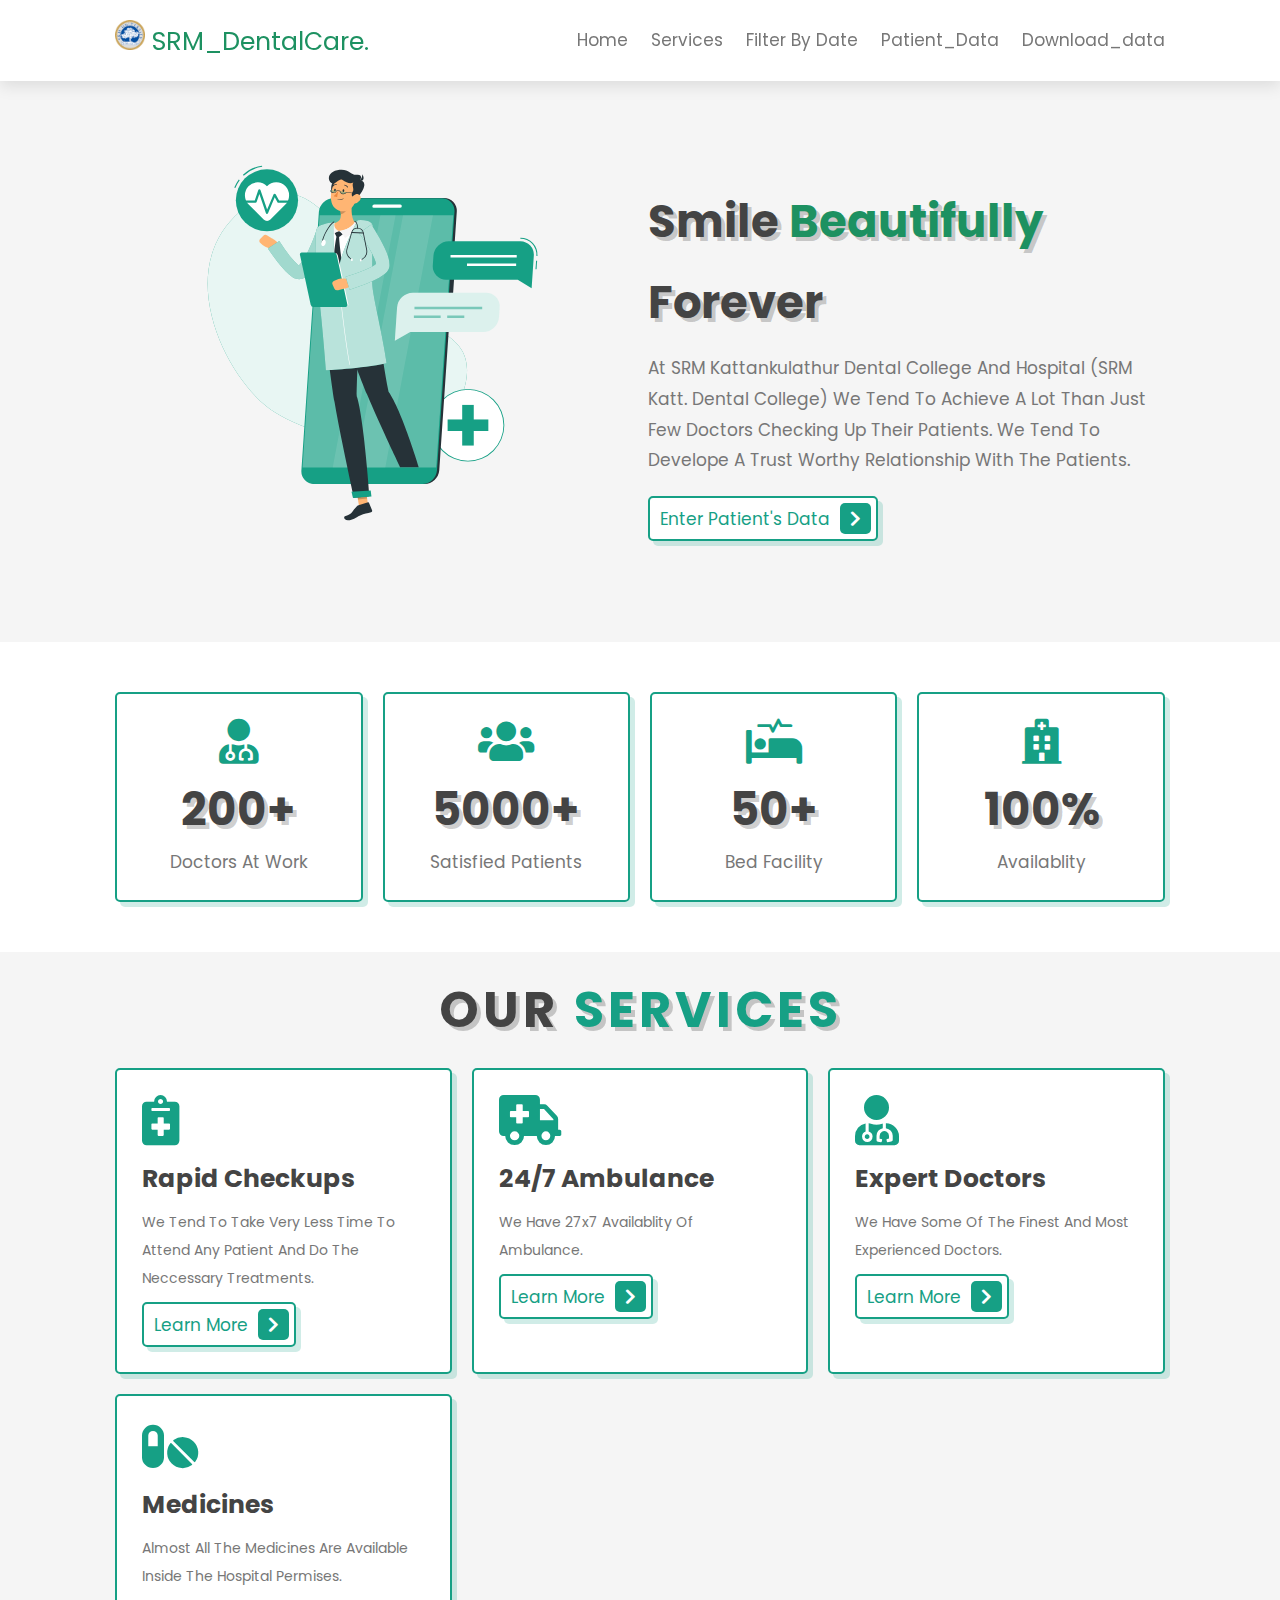
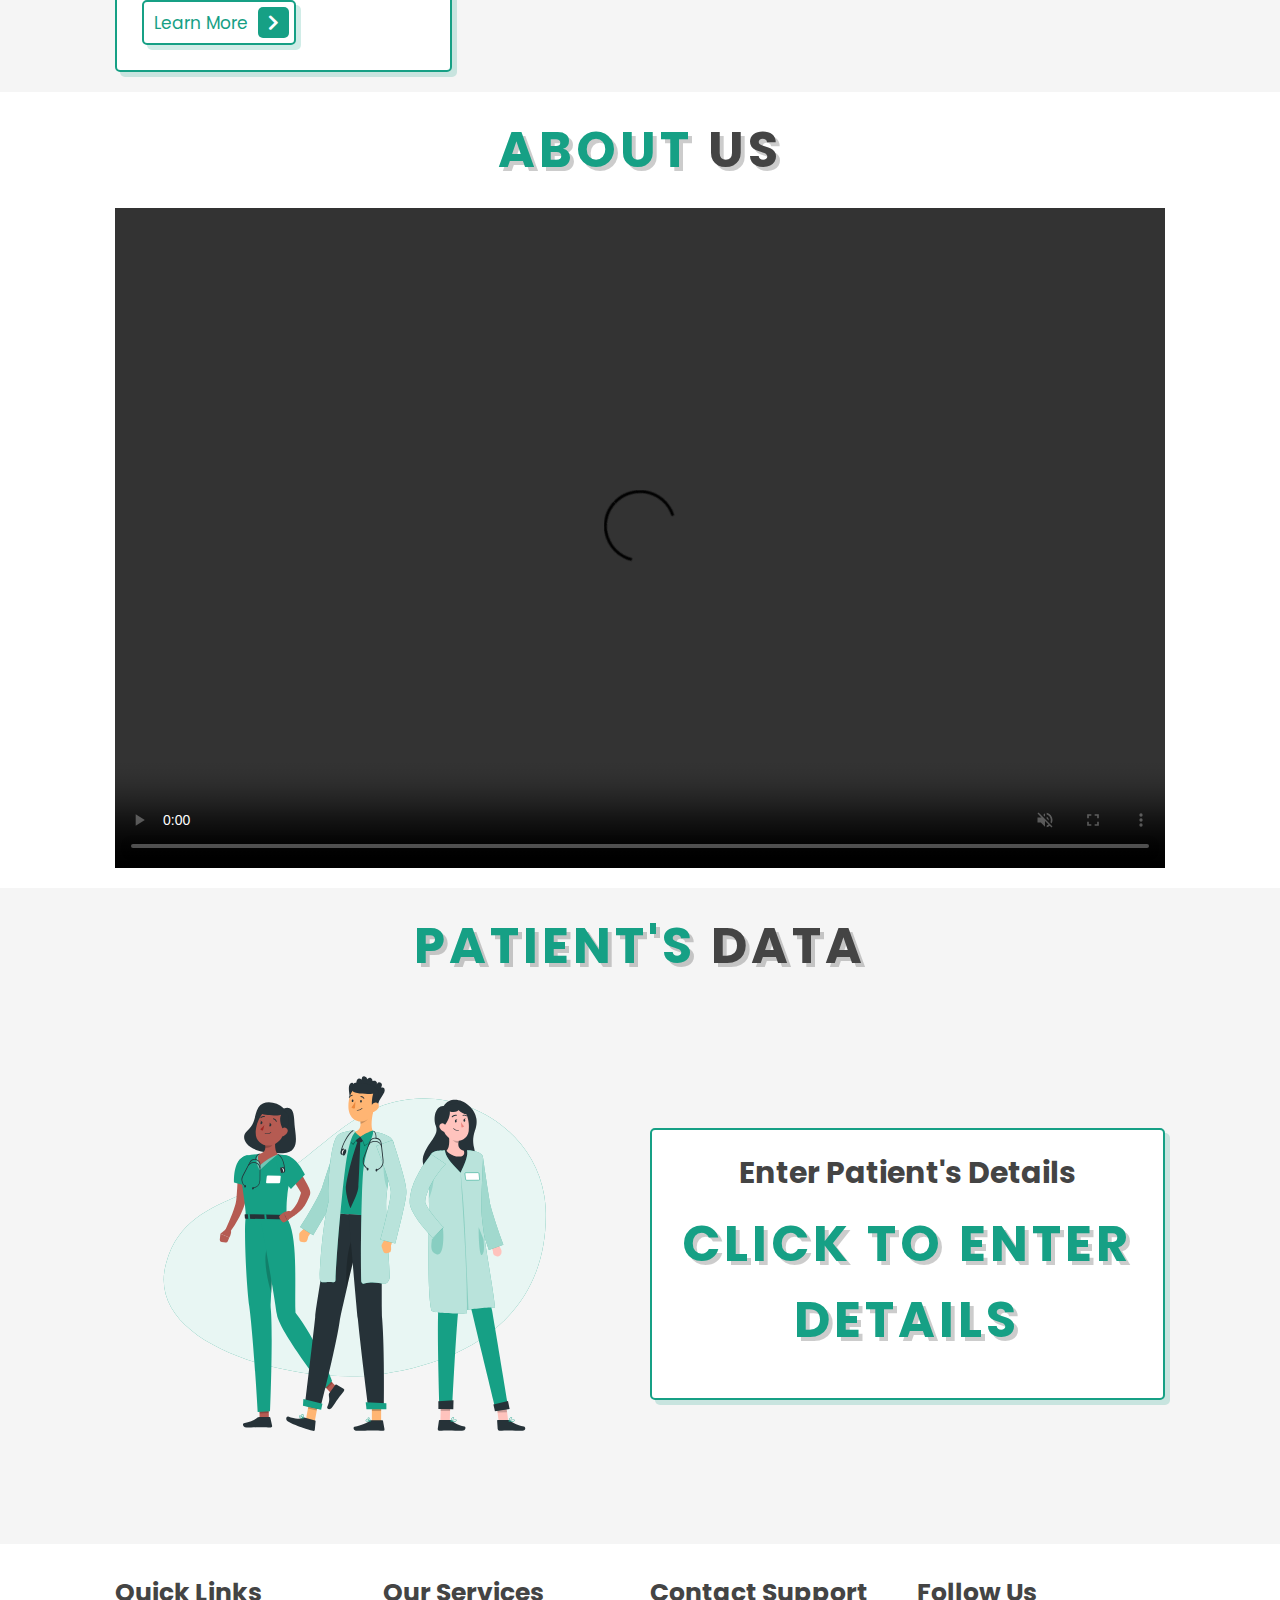
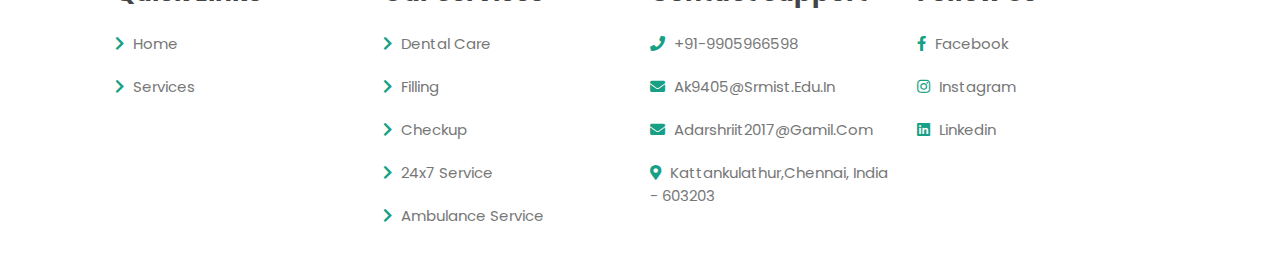
==== commit f776dc9e: "Add files via upload" ====
--- a/templates/index.html
+++ b/templates/index.html
@@ -11,7 +11,7 @@
 
     <!-- custom css file link  -->
     <!-- <link rel="stylesheet" type= "text/css" href="templates/style.css"> -->
-    <link rel="stylesheet" type="text/css" href="/static/style.css">
+    <link rel="stylesheet" type="text/css" href="/static/css/style.css">
 
 </head>
 <body>
@@ -19,16 +19,16 @@
 <!-- header section starts  -->
 
 <header class="header">
-
-    <a href="#" class="logo"> <i class="fas fa-heartbeat"></i> DentalCare. </a>
+    
+    <a href="#" class="logo"> <img src="/static/image/logo1.png" style="height: 8%; width: 8%; padding-bottom: 0%;"> <!--<i class="fas fa-heartbeat">--></i><span style="color: rgb(29, 145, 97);">SRM_DentalCare.</span> </a>
 
     <nav class="navbar">
         <a href="#home">home</a>
         <a href="#services">services</a>
-        <a href="#about">about</a>
-        <a href="#book">Patient_Data</a>
-        <!-- <a href="#review">SignIN</a>
-        <a href="#blog">SignUP</a> -->
+        <a href="FilterByDate.html">Filter by Date</a>
+        <a href="/display-data">Patient_Data</a>
+        <a href="/download-data">Download_data</a>
+        <!-- <a href="#blog">SignUP</a> -->
     </nav>
 
     <div id="menu-btn" class="fas fa-bars"></div>
@@ -167,7 +167,7 @@
 
         <form action="">
             <h3>Enter Patient's Details</h3>
-            <h1 class="heading"><a href="/templates/form.html"><span>Click to Enter Details</span></a></h1>
+            <h1 class="heading"><a href="form.html"><span>Click to Enter Details</span></a></h1>
         </form>
 
     </div>
@@ -203,23 +203,22 @@
         </div>
 
         <div class="box">
-            <h3>contact info</h3>
+            <h3>contact Support</h3>
             <a href="#"> <i class="fas fa-phone"></i> +91-9905966598 </a>
-            <a href="#"> <i class="fas fa-phone"></i> +91-9334965095 </a>
+            <!-- <a href="#"> <i class="fas fa-phone"></i> +91-9334965095 </a> -->
             <a href="#"> <i class="fas fa-envelope"></i> Ak9405@srmist.edu.in </a>
             <a href="#"> <i class="fas fa-envelope"></i> Adarshriit2017@gamil.com</a>
-            <a href="#"> <i class="fas fa-map-marker-alt"></i> Kattankulathur,Chennai, india - 400104 </a>
+            <a href="#"> <i class="fas fa-map-marker-alt"></i> Kattankulathur,Chennai, india - 603203 </a>
         </div>
 
         <div class="box">
             <h3>follow us</h3>
-            <a href="#"> <i class="fab fa-facebook-f"></i> facebook </a>
-            <a href="#"> <i class="fab fa-twitter"></i> twitter </a>
-            <a href="#"> <i class="fab fa-instagram"></i> instagram </a>
-            <a href="#"> <i class="fab fa-linkedin"></i> linkedin </a>
-            <a href="#"> <i class="fab fa-pinterest"></i> pinterest </a>
-        </div>
-
+            <a href="https://www.facebook.com/srmktrdentalcollegeofficial/"> <i class="fab fa-facebook-f"></i> facebook </a>
+            <!-- <a href="#"> <i class="fab fa-twitter"></i> twitter </a> -->
+            <a href="https://www.instagram.com/srmktrdentalcollegeofficial/"> <i class="fab fa-instagram"></i> instagram </a>
+            <a href="https://www.linkedin.com/company/srm-ktrdental-college/?originalSubdomain=in"> <i class="fab fa-linkedin"></i> linkedin </a>
+            <!-- <a href="#"> <i class="fab fa-pinterest"></i> pinterest </a> -->
+        </div>
     </div>
 
 </section>
--- a/static/css/style.css
+++ b/static/css/style.css
@@ -0,0 +1,591 @@
+@import url('https://fonts.googleapis.com/css2?family=Poppins:wght@100;200;300;400;500;600;700&display=swap');
+
+:root{
+    --green:#16a085;
+    --black:#444;
+    --light-color:#777;
+    --box-shadow:.5rem .5rem 0 rgba(22, 160, 133, .2);
+    --text-shadow:.4rem .4rem 0 rgba(0, 0, 0, .2);
+    --border:.2rem solid var(--green);
+}
+
+*{
+    font-family: 'Poppins', sans-serif;
+    margin:0; padding: 0;
+    box-sizing: border-box;
+    outline: none; border: none;
+    text-transform: capitalize;
+    transition: all .2s ease-out;
+    text-decoration: none;
+}
+
+html{
+    font-size: 62.5%;
+    overflow-x: hidden;
+    scroll-padding-top: 7rem;
+    scroll-behavior: smooth;
+}
+
+section{
+    padding:2rem 9%;
+}
+
+section:nth-child(even){
+    background: #f5f5f5;
+}
+
+.heading{
+    text-align: center;
+    padding-bottom: 2rem;
+    text-shadow: var(--text-shadow);
+    text-transform: uppercase;
+    color:var(--black);
+    font-size: 5rem;
+    letter-spacing: .4rem;
+}
+
+.heading span{
+    text-transform: uppercase;
+    color:var(--green);
+}
+
+.btn{
+    display: inline-block;
+    margin-top: 1rem;
+    padding: .5rem;
+    padding-left: 1rem;
+    border:var(--border);
+    border-radius: .5rem;
+    box-shadow: var(--box-shadow);
+    color:var(--green);
+    cursor: pointer;
+    font-size: 1.7rem;
+    background: #fff;
+}
+
+.btn span{
+    padding:.7rem 1rem;
+    border-radius: .5rem;
+    background: var(--green);
+    color:#fff;
+    margin-left: .5rem;
+}
+
+.btn:hover{
+    background: var(--green);
+    color:#fff;
+}
+
+.btn:hover span{
+    color: var(--green);
+    background:#fff;
+    margin-left: 1rem;
+}
+
+.header{
+    padding:2rem 9%;
+    position: fixed;
+    top:0; left: 0; right: 0;
+    z-index: 1000;
+    box-shadow: 0 .5rem 1.5rem rgba(0, 0, 0, .1);
+    display: flex;
+    align-items: center;
+    justify-content: space-between;
+    background: #fff;
+}
+
+.header .logo{
+    font-size: 2.5rem;
+    color: var(--black);
+}
+
+.header .logo i{
+    color: var(--green);
+}
+
+.header .navbar a{
+    font-size: 1.7rem;
+    color: var(--light-color);
+    margin-left: 2rem;
+}
+
+.header .navbar a:hover{
+    color: var(--green);
+}
+
+#menu-btn{
+    font-size: 2.5rem;
+    border-radius: .5rem;
+    background: #eee;
+    color:var(--green);
+    padding: 1rem 1.5rem;
+    cursor: pointer;
+    display: none;
+}
+
+.home{
+    display: flex;
+    align-items: center;
+    flex-wrap: wrap;
+    gap:1.5rem;
+    padding-top: 10rem;
+}
+
+.home .image{
+    flex:1 1 45rem;
+}
+
+.home .image img{
+    width: 100%;
+}
+
+.home .content{
+    flex:1 1 45rem;
+}
+
+.home .content h3{
+    font-size: 4.5rem;
+    color:var(--black);
+    line-height: 1.8;
+    text-shadow: var(--text-shadow);
+}
+
+.home .content p{
+    font-size: 1.7rem;
+    color:var(--light-color);
+    line-height: 1.8;
+    padding: 1rem 0;
+}
+
+.icons-container{
+    display: grid;
+    gap:2rem;
+    grid-template-columns: repeat(auto-fit, minmax(20rem, 1fr));
+    padding-top: 5rem;
+    padding-bottom: 5rem;
+}
+
+.icons-container .icons{
+    border:var(--border);
+    box-shadow: var(--box-shadow);
+    border-radius: .5rem;
+    text-align: center;
+    padding: 2.5rem;
+}
+
+.icons-container .icons i{
+    font-size: 4.5rem;
+    color:var(--green);
+    padding-bottom: .7rem;
+}
+
+.icons-container .icons h3{
+    font-size: 4.5rem;
+    color:var(--black);
+    padding: .5rem 0;
+    text-shadow: var(--text-shadow);
+}
+
+.icons-container .icons p{
+    font-size: 1.7rem;
+    color:var(--light-color);
+}
+
+.services .box-container{
+    display: grid;
+    grid-template-columns: repeat(auto-fit, minmax(27rem, 1fr));
+    gap:2rem;
+}
+
+.services .box-container .box{
+    background:#fff;
+    border-radius: .5rem;
+    box-shadow: var(--box-shadow);
+    border:var(--border);
+    padding: 2.5rem;
+}
+
+.services .box-container .box i{
+    color: var(--green);
+    font-size: 5rem;
+    padding-bottom: .5rem;
+}
+
+.services .box-container .box h3{
+    color: var(--black);
+    font-size: 2.5rem;
+    padding:1rem 0;
+}
+
+.services .box-container .box p{
+    color: var(--light-color);
+    font-size: 1.4rem;
+    line-height: 2;
+}
+
+.about .row{
+    display: flex;
+    align-items: center;
+    flex-wrap: wrap;
+    gap:2rem;
+}
+
+.about .row .image{
+    flex:1 1 45rem;
+}
+
+.about .row .image img{
+    width: 100%;
+}
+
+.about .row .content{
+    flex:1 1 45rem;
+}
+
+.about .row .content h3{
+    color: var(--black);
+    text-shadow: var(--text-shadow);
+    font-size: 4rem;
+    line-height: 1.8;
+}
+
+.about .row .content p{
+    color: var(--light-color);
+    padding:1rem 0;
+    font-size: 1.5rem;
+    line-height: 1.8;
+}
+
+.doctors .box-container{
+    display: grid;
+    grid-template-columns: repeat(auto-fit, minmax(30rem, 1fr));
+    gap:2rem;
+}
+
+.doctors .box-container .box{
+    text-align: center;
+    background:#fff;
+    border-radius: .5rem;
+    border:var(--border);
+    box-shadow: var(--box-shadow);
+    padding:2rem;
+}
+
+.doctors .box-container .box img{
+    height: 20rem;
+    border:var(--border);
+    border-radius: .5rem;
+    margin-top: 1rem;
+    margin-bottom: 1rem;
+}
+
+.doctors .box-container .box h3{
+    color:var(--black);
+    font-size: 2.5rem;
+}
+
+.doctors .box-container .box span{
+    color:var(--green);
+    font-size: 1.5rem;
+}
+
+.doctors .box-container .box .share{
+    padding-top: 2rem;
+}
+
+.doctors .box-container .box .share a{
+    height: 5rem;
+    width: 5rem;
+    line-height: 4.5rem;
+    font-size: 2rem;
+    color:var(--green);
+    border-radius: .5rem;
+    border:var(--border);
+    margin:.3rem;
+}
+
+.doctors .box-container .box .share a:hover{
+    background:var(--green);
+    color:#fff;
+    box-shadow: var(--box-shadow);
+}
+
+.book .row{
+    display: flex;
+    align-items: center;
+    flex-wrap: wrap;
+    gap:2rem;
+}
+ 
+.book .row .image{
+    flex:1 1 45rem;
+}
+
+.book .row .image img{
+    width: 100%;
+}
+
+.book .row form{
+    flex:1 1 45rem;
+    background: #fff;
+    border:var(--border);
+    box-shadow: var(--box-shadow);
+    text-align: center;
+    padding: 2rem;
+    border-radius: .5rem;
+}
+
+.book .row form h3{
+    color:var(--black);
+    padding-bottom: 1rem;
+    font-size: 3rem;
+}
+
+.book .row form .box{
+    width: 100%;
+    margin:.7rem 0;
+    border-radius: .5rem;
+    border:var(--border);
+    font-size: 1.6rem;
+    color: var(--black);
+    text-transform: none;
+    padding: 1rem;
+}
+
+.book .row form .btn{
+    padding:1rem 4rem;
+}
+
+.review .box-container{
+    display: grid;
+    grid-template-columns: repeat(auto-fit, minmax(27rem, 1fr));
+    gap:2rem;
+}
+
+.review .box-container .box{
+    border:var(--border);
+    box-shadow: var(--box-shadow);
+    border-radius: .5rem;
+    padding:2.5rem;
+    background: #fff;
+    text-align: center;
+    position: relative;
+    overflow: hidden;
+    z-index: 0;
+}
+
+.review .box-container .box img{
+    height: 10rem;
+    width: 10rem;
+    border-radius: 50%;
+    object-fit: cover;
+    border:.5rem solid #fff;
+}
+
+.review .box-container .box h3{
+    color:#fff;
+    font-size: 2.2rem;
+    padding:.5rem 0;
+}
+
+.review .box-container .box .stars i{
+    color:#fff;
+    font-size: 1.5rem;
+}
+
+.review .box-container .box .text{
+    color:var(--light-color);
+    line-height: 1.8;
+    font-size: 1.6rem;
+    padding-top: 4rem;
+}
+
+.review .box-container .box::before{
+    content: '';
+    position: absolute;
+    top:-4rem; left: 50%;
+    transform:translateX(-50%);
+    background:var(--green);
+    border-bottom-left-radius: 50%;
+    border-bottom-right-radius: 50%;
+    height: 25rem;
+    width: 120%;
+    z-index: -1;
+}
+
+.blogs .box-container{
+    display: grid;
+    grid-template-columns: repeat(auto-fit, minmax(30rem, 1fr));
+    gap:2rem;
+}
+
+.blogs .box-container .box{
+    border:var(--border);
+    box-shadow: var(--box-shadow);
+    border-radius: .5rem;
+    padding: 2rem;
+}
+
+.blogs .box-container .box .image{
+    height: 20rem;
+    overflow:hidden;
+    border-radius: .5rem;
+}
+
+.blogs .box-container .box .image img{
+    height: 100%;
+    width: 100%;
+    object-fit: cover;
+}
+
+.blogs .box-container .box:hover .image img{
+    transform:scale(1.2);
+}
+
+.blogs .box-container .box .content{
+    padding-top: 1rem;
+}
+
+.blogs .box-container .box .content .icon{
+    padding: 1rem 0;
+    display: flex;
+    align-items: center;
+    justify-content: space-between;
+}
+
+.blogs .box-container .box .content .icon a{
+    font-size: 1.4rem;
+    color: var(--light-color);
+}
+
+.blogs .box-container .box .content .icon a:hover{
+    color:var(--green);
+}
+
+.blogs .box-container .box .content .icon a i{
+    padding-right: .5rem;
+    color: var(--green);
+}
+
+.blogs .box-container .box .content h3{
+    color:var(--black);
+    font-size: 3rem;
+}
+
+.blogs .box-container .box .content p{
+    color:var(--light-color);
+    font-size: 1.5rem;
+    line-height: 1.8;
+    padding:1rem 0;
+}
+
+.footer .box-container{
+    display: grid;
+    grid-template-columns: repeat(auto-fit, minmax(22rem, 1fr));
+    gap:2rem;
+}
+
+.footer .box-container .box h3{
+    font-size: 2.5rem;
+    color:var(--black);
+    padding: 1rem 0;
+}
+
+.footer .box-container .box a{
+    display: block;
+    font-size: 1.5rem;
+    color:var(--light-color);
+    padding: 1rem 0;
+}
+
+.footer .box-container .box a i{
+    padding-right: .5rem;
+    color:var(--green);
+}
+
+.footer .box-container .box a:hover i{
+    padding-right:2rem;
+}
+
+.footer .credit{
+    padding: 1rem;
+    padding-top: 2rem;
+    margin-top: 2rem;
+    text-align: center;
+    font-size: 2rem;
+    color:var(--light-color);
+    border-top: .1rem solid rgba(0, 0, 0, .1);
+}
+
+.footer .credit span{
+    color:var(--green);
+}
+
+
+
+
+
+
+
+
+
+
+
+/* media queries  */
+@media (max-width:991px){
+
+    html{
+        font-size: 55%;
+    }
+
+    .header{
+        padding: 2rem;
+    }
+
+    section{
+        padding:2rem;
+    }
+
+}
+
+@media (max-width:768px){
+
+    #menu-btn{
+        display: initial;
+    }
+
+    .header .navbar{
+        position: absolute;
+        top:115%; right: 2rem;
+        border-radius: .5rem;
+        box-shadow: var(--box-shadow);
+        width: 30rem;
+        border: var(--border);
+        background: #fff;
+        transform: scale(0);
+        opacity: 0;
+        transform-origin: top right;
+        transition: none;
+    }
+
+    .header .navbar.active{
+        transform: scale(1);
+        opacity: 1;
+        transition: .2s ease-out;
+    }
+
+    .header .navbar a{
+        font-size: 2rem;
+        display: block;
+        margin:2.5rem;
+    }
+
+}
+
+@media (max-width:450px){
+
+    html{
+        font-size: 50%;
+    }
+
+}
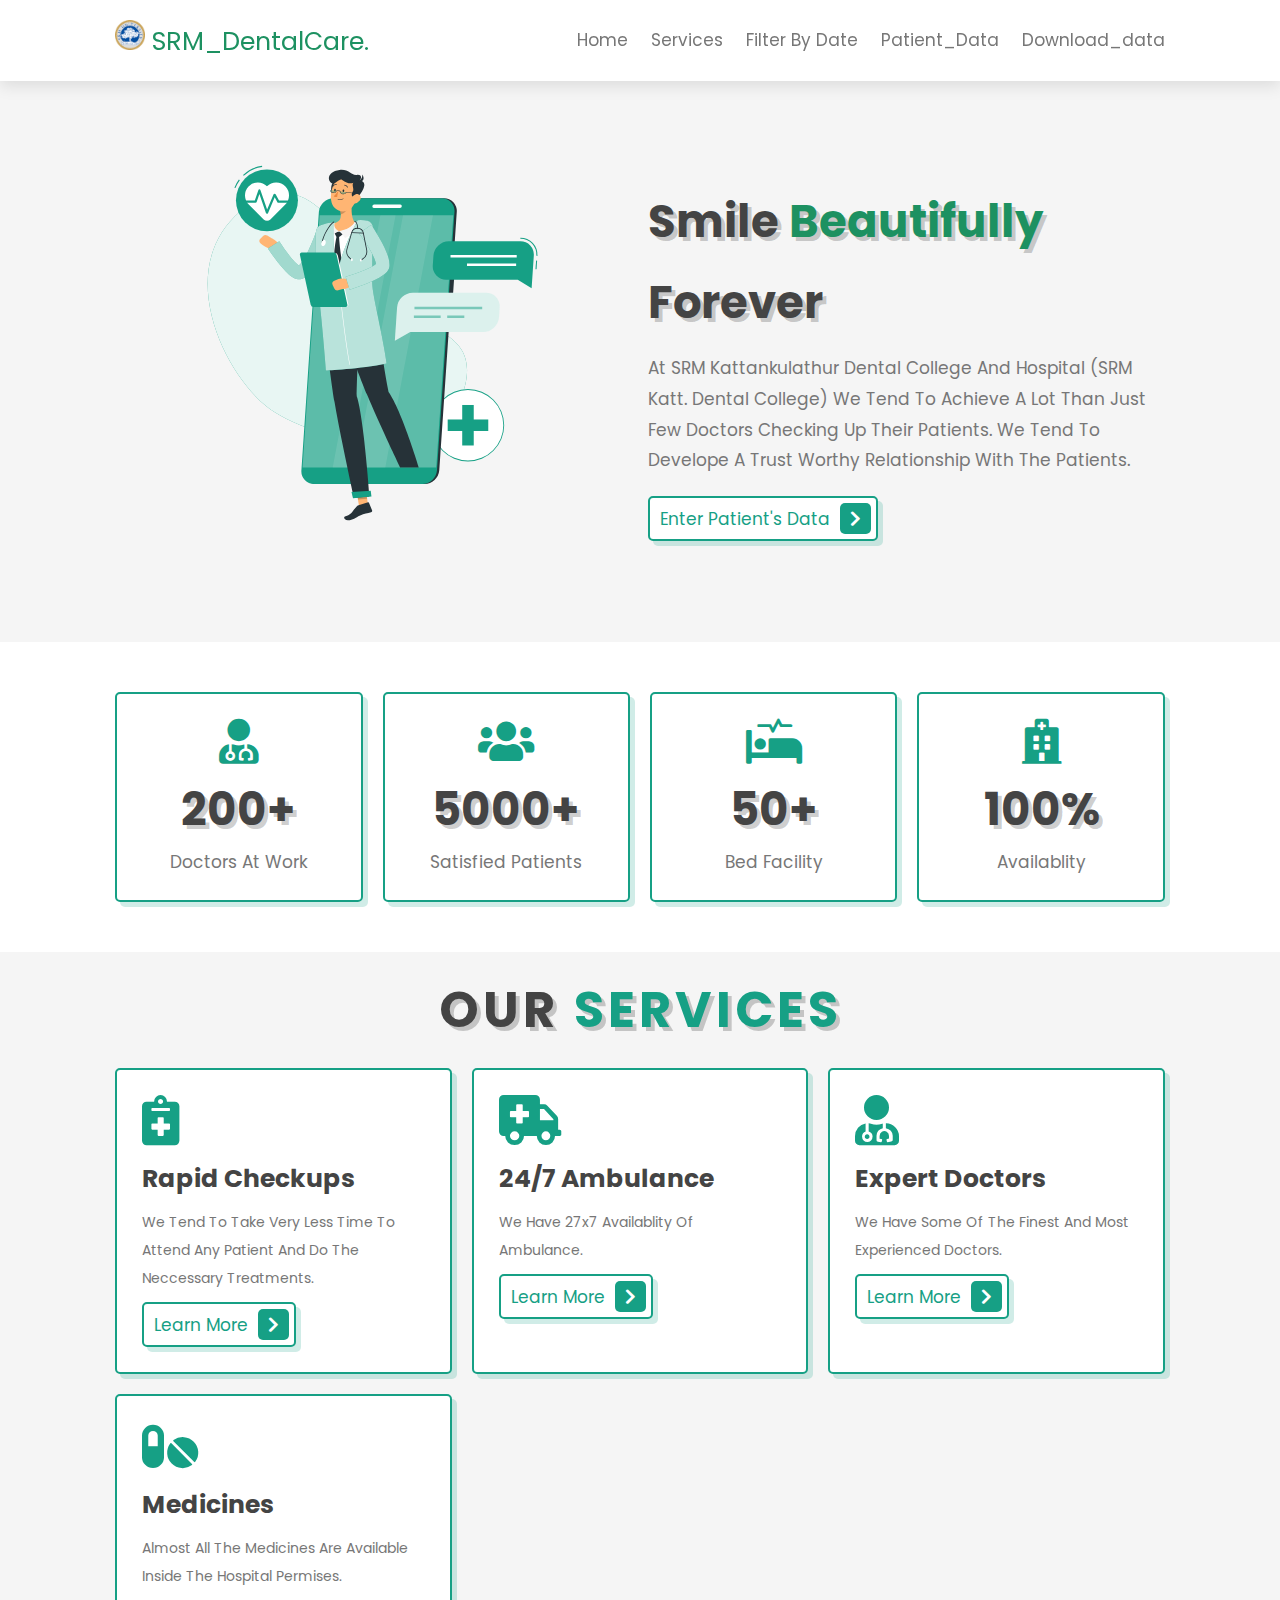
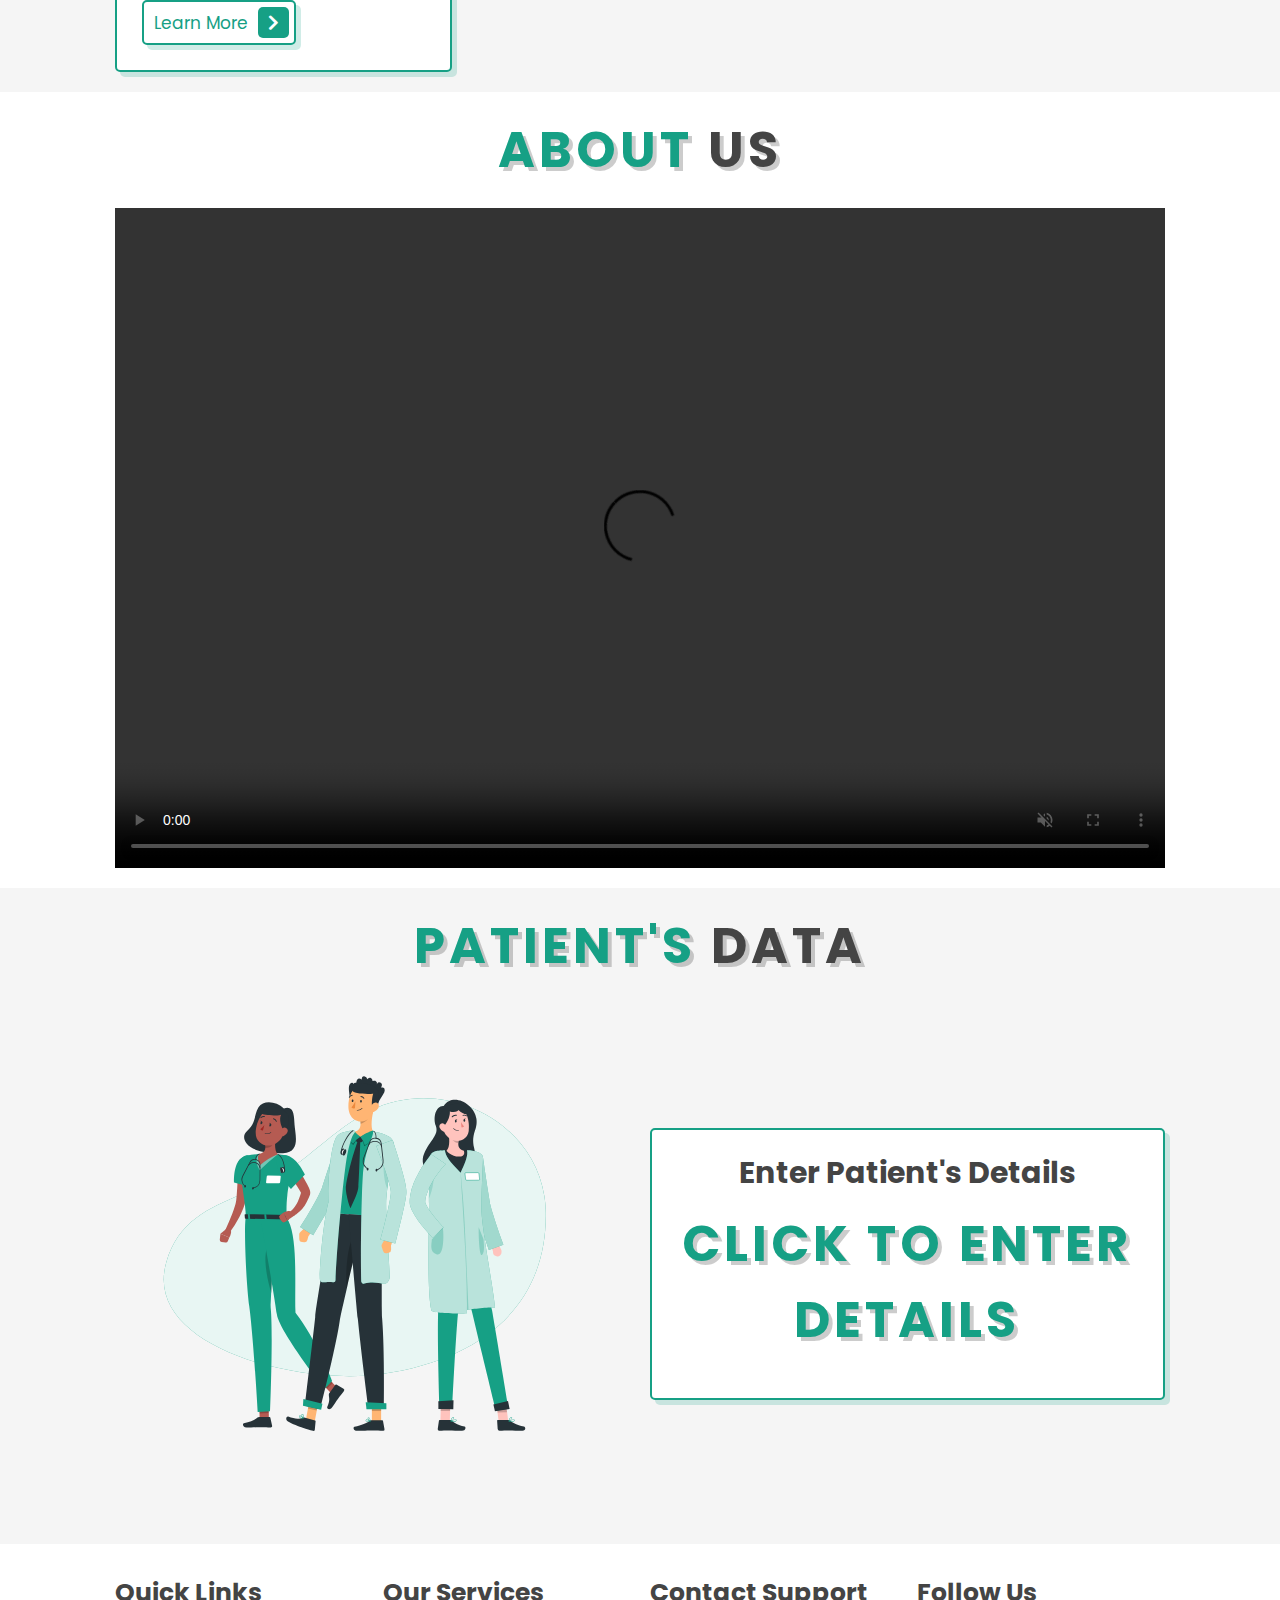
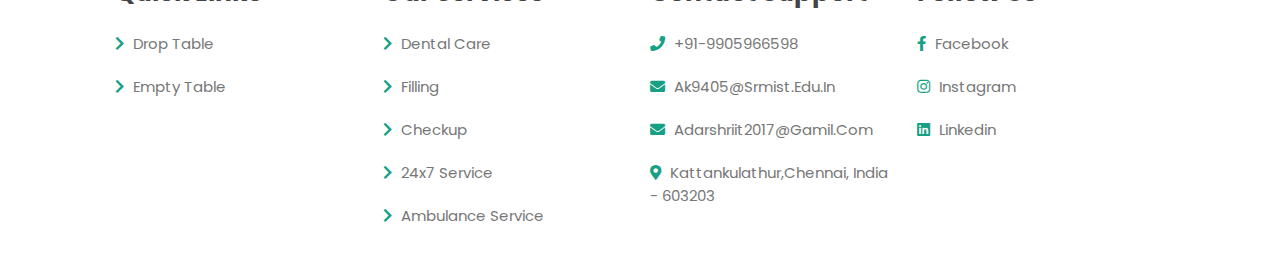
==== commit a8cc0480: "Add files via upload" ====
--- a/templates/index.html
+++ b/templates/index.html
@@ -137,10 +137,6 @@
 
     <div class="row">
 
-        <!-- <div class="image">
-            <img src="image/about-img.svg" alt="">
-        </div> -->
-
         <video  height = 660px class= " image" src= "/static/video.mp4" width="320" height="240" autoplay controls muted>
             <source src="/static/video.mp4">
             <source src="movie.WebM">
@@ -184,13 +180,8 @@
 
         <div class="box">
             <h3>quick links</h3>
-            <a href="#"> <i class="fas fa-chevron-right"></i> home </a>
-            <a href="#"> <i class="fas fa-chevron-right"></i> services </a>
-            <!-- <a href="#"> <i class="fas fa-chevron-right"></i> about </a>
-            <a href="#"> <i class="fas fa-chevron-right"></i> doctors </a>
-            <a href="#"> <i class="fas fa-chevron-right"></i> book </a>
-            <a href="#"> <i class="fas fa-chevron-right"></i> review </a>
-            <a href="#"> <i class="fas fa-chevron-right"></i> blogs </a> -->
+            <a href="/drop_table"> <i class="fas fa-chevron-right"></i> Drop Table </a>
+            <a href="/truncate_table"> <i class="fas fa-chevron-right"></i> Empty Table </a>
         </div>
 
         <div class="box">
@@ -205,7 +196,6 @@
         <div class="box">
             <h3>contact Support</h3>
             <a href="#"> <i class="fas fa-phone"></i> +91-9905966598 </a>
-            <!-- <a href="#"> <i class="fas fa-phone"></i> +91-9334965095 </a> -->
             <a href="#"> <i class="fas fa-envelope"></i> Ak9405@srmist.edu.in </a>
             <a href="#"> <i class="fas fa-envelope"></i> Adarshriit2017@gamil.com</a>
             <a href="#"> <i class="fas fa-map-marker-alt"></i> Kattankulathur,Chennai, india - 603203 </a>
@@ -214,10 +204,8 @@
         <div class="box">
             <h3>follow us</h3>
             <a href="https://www.facebook.com/srmktrdentalcollegeofficial/"> <i class="fab fa-facebook-f"></i> facebook </a>
-            <!-- <a href="#"> <i class="fab fa-twitter"></i> twitter </a> -->
             <a href="https://www.instagram.com/srmktrdentalcollegeofficial/"> <i class="fab fa-instagram"></i> instagram </a>
             <a href="https://www.linkedin.com/company/srm-ktrdental-college/?originalSubdomain=in"> <i class="fab fa-linkedin"></i> linkedin </a>
-            <!-- <a href="#"> <i class="fab fa-pinterest"></i> pinterest </a> -->
         </div>
     </div>
 
